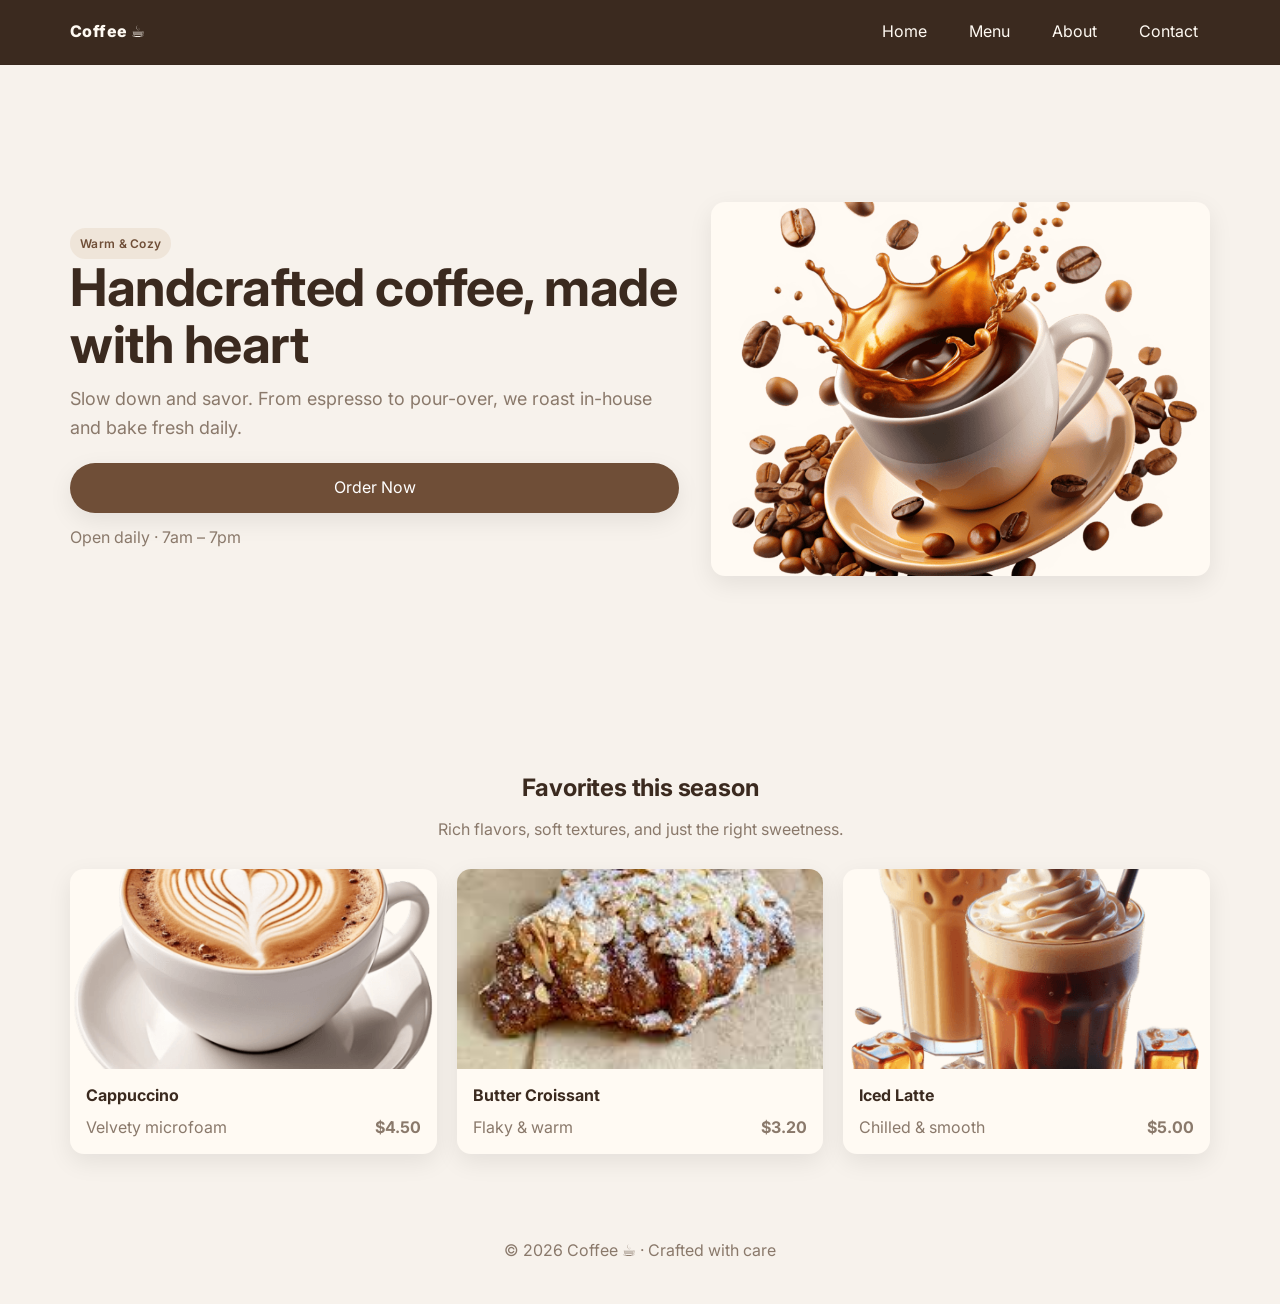
==== index.html @ a11b05d7 "Add files via upload" ====
<!DOCTYPE html>
<html lang="en">
<head>
  <meta charset="utf-8">
  <meta name="viewport" content="width=device-width, initial-scale=1" />
  <title>Roasted & Co. — Modern Coffee Shop</title>
  <meta name="description" content="Warm, modern coffee shop. Specialty coffee, pastries, and friendly vibes." />
  <link rel="preconnect" href="https://fonts.googleapis.com">
  <link rel="preconnect" href="https://fonts.gstatic.com" crossorigin>
  <link href="https://fonts.googleapis.com/css2?family=Inter:wght@400;600;800&display=swap" rel="stylesheet">
  <link rel="stylesheet" href="./assets/css/styles.css" />
</head>
<body>
  <header class="nav">
    <div class="container nav-inner">
      <a class="logo" href="./index.html">Coffee ☕</a>
      <nav>
        <button class="nav-toggle" aria-label="Toggle menu" aria-expanded="false">☰</button>
        <div class="nav-links" id="navLinks">
          <a href="./index.html">Home</a>
          <a href="./menu.html">Menu</a>
          <a href="./about.html">About</a>
          <a href="./contact.html">Contact</a>
        </div>
      </nav>
    </div>
  </header>

  <main>
    <section class="hero">
      <div class="container hero-inner">
        <div>
          <span class="pill">Warm & Cozy</span>
          <h1>Handcrafted coffee, made with heart</h1>
          <p>Slow down and savor. From espresso to pour-over, we roast in-house and bake fresh daily.</p>
          <div class="stack-3">
            <a class="btn" href="./menu.html">Order Now</a>
            <div class="stack-2">
              <span class="card-meta">Open daily · 7am – 7pm</span>
            </div>
          </div>
        </div>
        <div class="hero-card">
          <img class="hero-media" alt="Beautiful latte art on wooden table" src="assets/images/coffee-hero-section.png">
        </div>
      </div>
    </section>

    <section>
      <div class="container">
        <div class="section-header">
          <h2>Favorites this season</h2>
          <p>Rich flavors, soft textures, and just the right sweetness.</p>
        </div>
        <div class="grid grid-3">
          <article class="card">
            <img alt="Perfect cappuccino with foam art" src="assets/images/hot-beverages.png" />
            <div class="card-body">
              <div class="card-title">Cappuccino</div>
              <div class="card-meta"><span>Velvety microfoam</span><strong>$4.50</strong></div>
            </div>
          </article>
          <article class="card">
            <img alt="Fresh golden croissant on plate" src="assets/images/Almond Croissant.jpeg" />
            <div class="card-body">
              <div class="card-title">Butter Croissant</div>
              <div class="card-meta"><span>Flaky & warm</span><strong>$3.20</strong></div>
            </div>
          </article>
          <article class="card">
            <img alt="Refreshing iced latte with ice cubes" src="assets/images/cold-beverages.png" />
            <div class="card-body">
              <div class="card-title">Iced Latte</div>
              <div class="card-meta"><span>Chilled & smooth</span><strong>$5.00</strong></div>
            </div>
          </article>
        </div>
      </div>
    </section>
  </main>

  <footer class="footer">
    <div class="container">© <span id="year"></span> Coffee ☕ · Crafted with care</div>
  </footer>

  <script>
  const toggle = document.querySelector('.nav-toggle');
  const links = document.getElementById('navLinks');
  if (toggle && links) {
    toggle.addEventListener('click', () => {
      const open = links.classList.toggle('open');
      toggle.setAttribute('aria-expanded', String(open));
    });
  }
  // Active link highlight
  (function() {
    const current = location.pathname.split('/').pop() || 'index.html';
    document.querySelectorAll('#navLinks a').forEach(a => {
      const href = a.getAttribute('href');
      if (href && (href === current || (current === '' && href.endsWith('index.html')))) {
        a.classList.add('active');
      }
      a.addEventListener('click', () => {
        if (links && links.classList.contains('open')) {
          links.classList.remove('open');
          if (toggle) toggle.setAttribute('aria-expanded', 'false');
        }
      });
    });
  })();
  const y = document.getElementById('year'); if (y) y.textContent = new Date().getFullYear();
  </script>
</body>
</html>
---- assets/css/styles.css ----
/* Modern Coffee Shop Styles */
:root {
  --color-bg: #f7f2ec; /* light beige */
  --color-surface: #fffaf3; /* paper beige */
  --color-primary: #6f4e37; /* coffee brown */
  --color-primary-700: #5b3f2d;
  --color-accent: #c49a6c; /* caramel */
  --color-text: #3b2a1f; /* deep brown */
  --color-muted: #8a796b;
  --shadow-soft: 0 8px 24px rgba(0,0,0,0.08);
  --radius: 14px;
  --radius-sm: 10px;
  --max-w: 1180px;
}

* { box-sizing: border-box; }
html, body { height: 100%; }
body {
  margin: 0;
  font-family: "Inter", system-ui, -apple-system, Segoe UI, Roboto, Helvetica, Arial, "Apple Color Emoji", "Segoe UI Emoji";
  background: var(--color-bg);
  color: var(--color-text);
  line-height: 1.6;
}

img { max-width: 100%; display: block; }
a { color: inherit; text-decoration: none; }

.container { max-width: var(--max-w); margin: 0 auto; padding: 0 20px; }

/* Navigation */
.nav {
  position: sticky;
  top: 0;
  color: var(--color-surface);
  z-index: 50;
  background: var(--color-text);
  backdrop-filter: blur(8px);
  border-bottom: 1px solid rgba(0,0,0,0.04);
}
.nav-inner { display: flex; align-items: center; justify-content: space-between; height: 64px; }
.logo { font-weight: 800; letter-spacing: 0.4px; color: var(--color-surface); }
.nav-links { display: flex; gap: 18px; align-items: center; }
.nav-links a { position: relative; padding: 8px 12px; border-radius: 999px; transition: background 0.2s ease, color 0.2s ease; }
.nav-links a:hover { background: var(--color-muted); }
.nav-links a::after { content: ""; position: absolute; left: 12px; right: 12px; bottom: 6px; height: 2px; background: var(--color-accent); border-radius: 2px; transform: scaleX(0); transform-origin: left; transition: transform 0.2s ease; }
.nav-links a:hover::after { transform: scaleX(1); }
.nav-links a.active { background: rgba(111, 78, 55, 0.12); color: var(--color-primary); }
.nav-toggle { display: none; background: transparent; border: none; width: 40px; height: 40px; border-radius: 999px; }
.nav-toggle:focus { outline: 2px solid var(--color-accent); outline-offset: 2px; }

@media (max-width: 760px) {
  .nav-links { display: none; position: absolute; top: 64px; left: 0; right: 0; padding: 14px 20px 22px; background: var(--color-surface); box-shadow: var(--shadow-soft); flex-direction: column; gap: 8px; }
  .nav-links.open { display: flex; }
  .nav-toggle { display: inline-flex; align-items: center; justify-content: center; }
}

/* Buttons */
.btn {
  display: inline-flex; align-items: center; justify-content: center;
  background: var(--color-primary);
  color: #fff; padding: 12px 18px; border: none; border-radius: 999px;
  box-shadow: var(--shadow-soft);
  cursor: pointer; transition: transform 0.06s ease, background 0.2s ease;
}
.btn:hover { background: var(--color-primary-700); }
.btn:active { transform: translateY(1px); }
.btn-accent { background: var(--color-accent); color: #3b2a1f; }

/* Hero */
.hero { position: relative; display: grid; align-items: center; min-height: 72vh; }
.hero-inner { display: grid; grid-template-columns: 1.1fr 0.9fr; gap: 32px; align-items: center; }
.hero h1 { font-size: 52px; line-height: 1.1; margin: 0 0 12px; letter-spacing: -0.5px; }
.hero p { color: var(--color-muted); margin: 0 0 20px; font-size: 18px; }
.hero-card { background: var(--color-surface); border-radius: var(--radius); box-shadow: var(--shadow-soft); overflow: hidden; }
.hero-media { aspect-ratio: 4 / 3; object-fit: cover; width: 100%; height: auto; }

@media (max-width: 980px) {
  .hero-inner { grid-template-columns: 1fr; }
  .hero h1 { font-size: 40px; }
}

/* Sections */
section { padding: 56px 0; }
.section-header { text-align: center; margin-bottom: 26px; }
.section-header h2 { margin: 0 0 10px; letter-spacing: -0.2px; }
.section-header p { margin: 0; color: var(--color-muted); }

/* Grid */
.grid { display: grid; gap: 20px; }
.grid-3 { grid-template-columns: repeat(3, minmax(0, 1fr)); }
.grid-2 { grid-template-columns: repeat(2, minmax(0, 1fr)); }

@media (max-width: 980px) { .grid-3 { grid-template-columns: repeat(2, 1fr); } }
@media (max-width: 640px) { .grid-3, .grid-2 { grid-template-columns: 1fr; } }

/* Card */
.card { background: var(--color-surface); border-radius: var(--radius); overflow: hidden; box-shadow: var(--shadow-soft); display: flex; flex-direction: column; }
.card img { width: 100%; height: 200px; object-fit: cover; }
.card-body { padding: 14px 16px; display: grid; gap: 6px; }
.card-title { font-weight: 700; }
.card-meta { display: flex; align-items: center; justify-content: space-between; color: var(--color-muted); }

/* About specifics */
.about-wrap { display: grid; grid-template-columns: 1.1fr 0.9fr; gap: 28px; align-items: start; }
.about-pane { background: var(--color-surface); padding: 18px; border-radius: var(--radius); box-shadow: var(--shadow-soft); }
.values { display: grid; gap: 10px; }
.value { display: grid; grid-template-columns: 28px 1fr; gap: 12px; align-items: start; }
.value .dot { width: 14px; height: 14px; border-radius: 50%; background: var(--color-accent); margin-top: 6px; }

@media (max-width: 980px) { .about-wrap { grid-template-columns: 1fr; } }

/* Contact */
.contact-wrap { display: grid; grid-template-columns: 1fr 1fr; gap: 24px; }
.form { background: var(--color-surface); padding: 18px; border-radius: var(--radius); box-shadow: var(--shadow-soft); }
.field { display: grid; gap: 8px; margin-bottom: 14px; }
.field label { font-weight: 600; }
.field input, .field textarea { width: 100%; padding: 12px 14px; border: 1px solid rgba(0,0,0,0.08); border-radius: var(--radius-sm); background: #fff; font: inherit; }
.field input:focus, .field textarea:focus { outline: 2px solid rgba(196,154,108,0.5); border-color: rgba(196,154,108,0.8); }
.map { min-height: 280px; border: 0; width: 100%; border-radius: var(--radius); box-shadow: var(--shadow-soft); overflow: hidden; }
.hours { background: var(--color-surface); padding: 18px; border-radius: var(--radius); box-shadow: var(--shadow-soft); }

@media (max-width: 980px) { .contact-wrap { grid-template-columns: 1fr; } }

/* Footer */
.footer { padding: 28px 0 40px; color: var(--color-muted); text-align: center; }

/* Utility */
.stack-2 { display: grid; gap: 8px; }
.stack-3 { display: grid; gap: 12px; }
.stack-4 { display: grid; gap: 16px; }
.pill { display: inline-flex; padding: 6px 10px; border-radius: 999px; background: rgba(196,154,108,0.15); color: var(--color-primary); font-weight: 600; font-size: 12px; letter-spacing: 0.3px; }
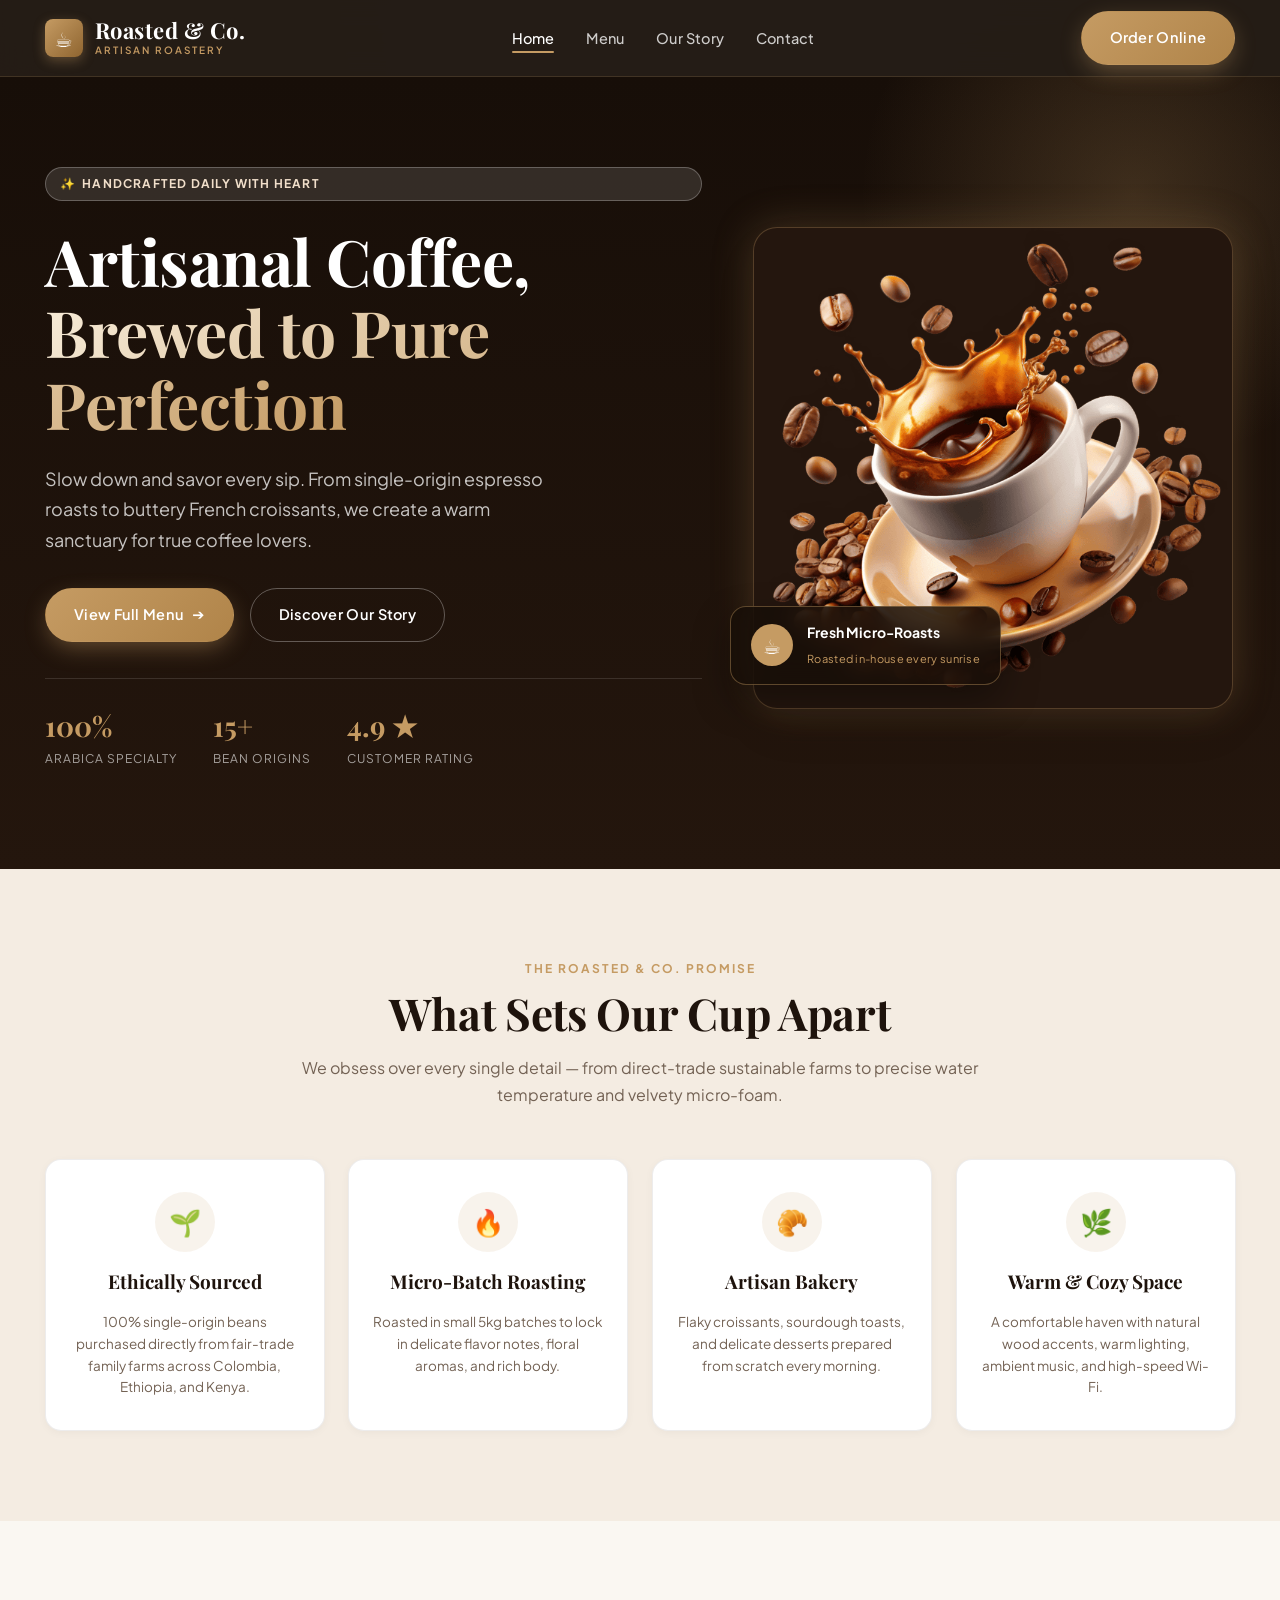
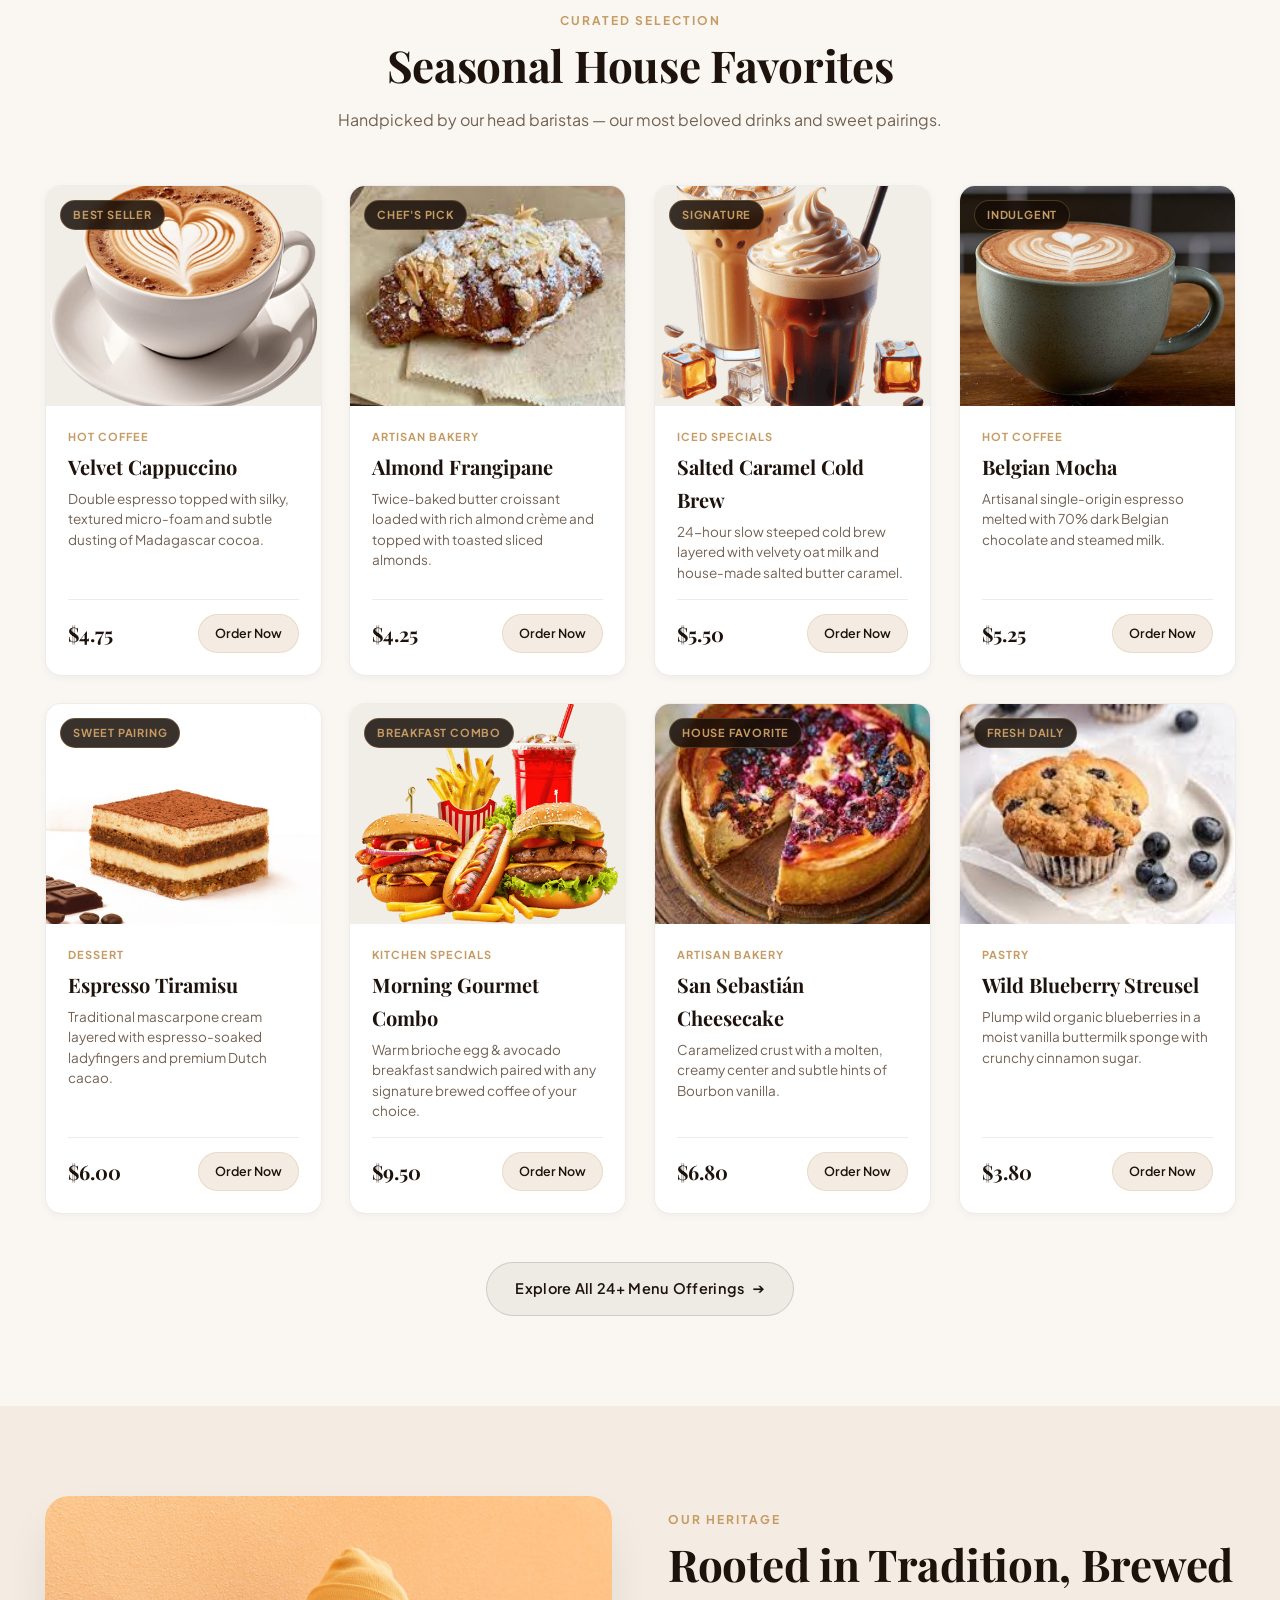
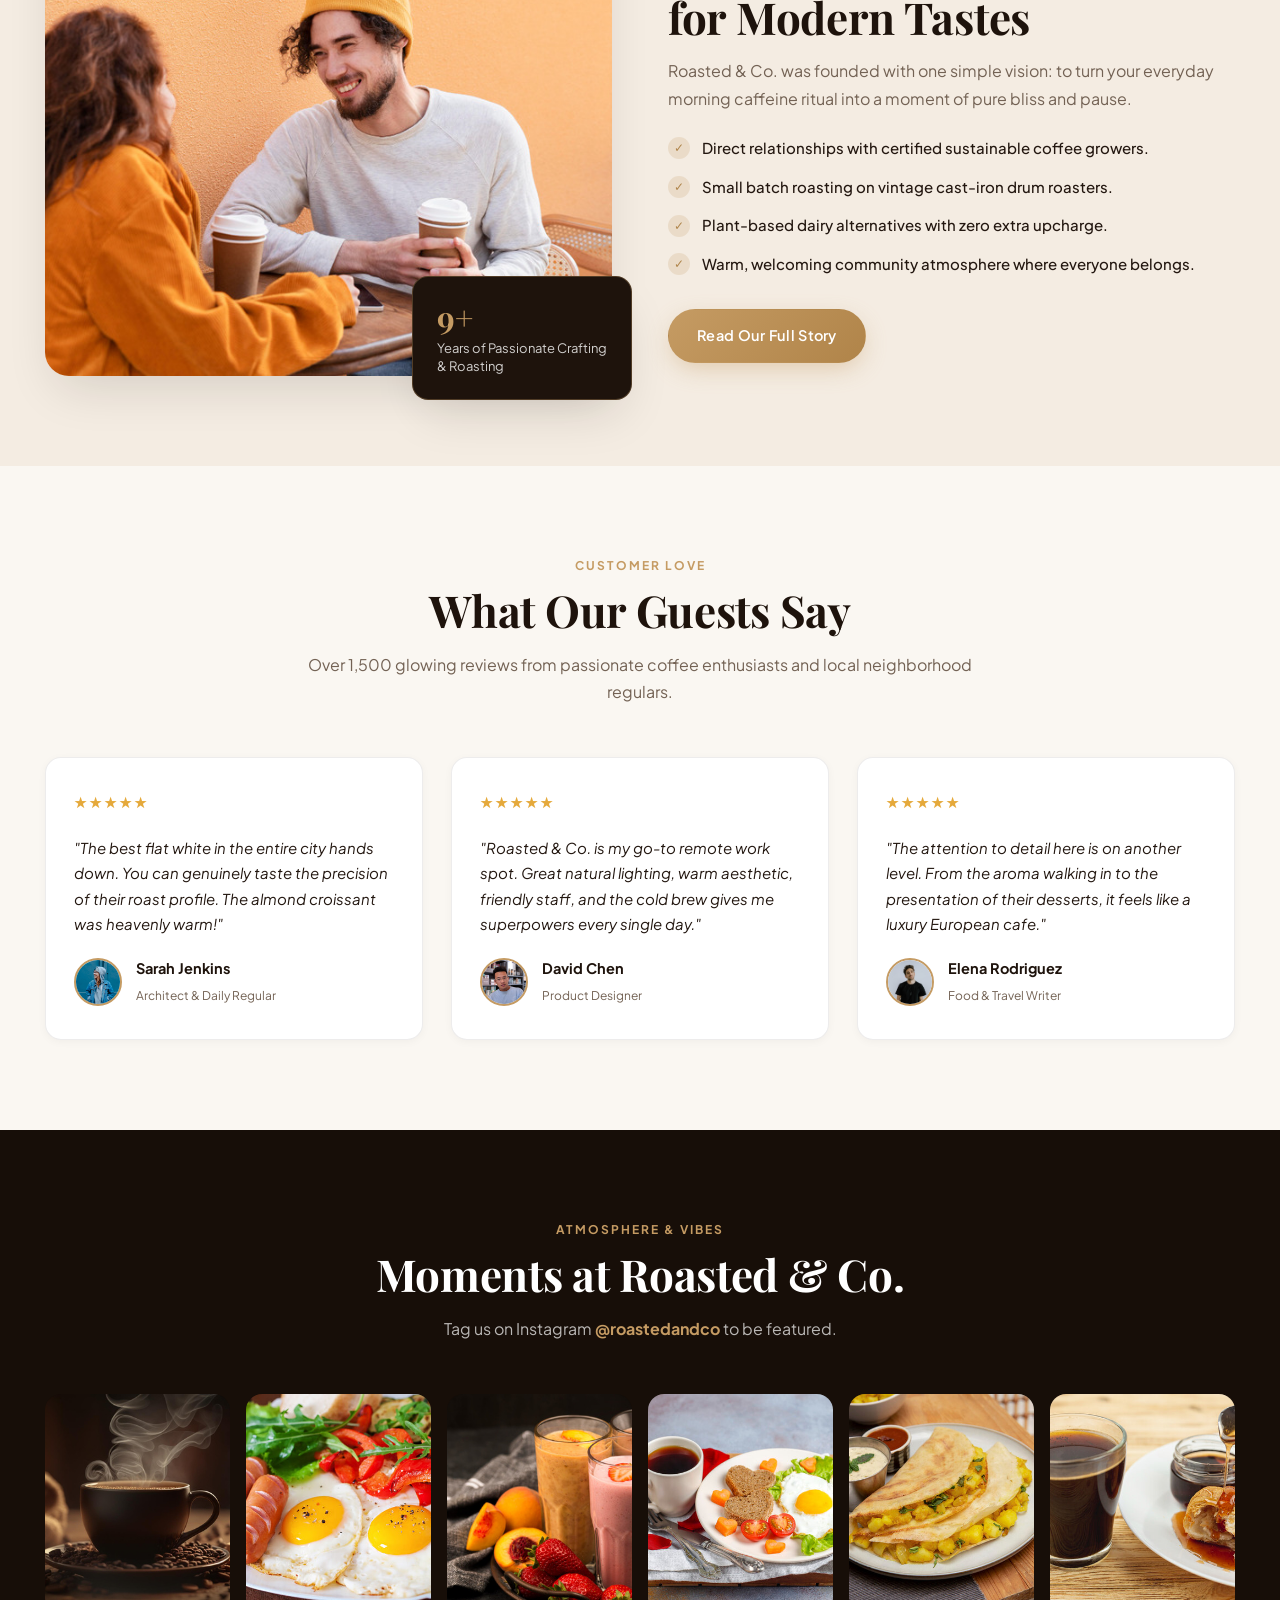
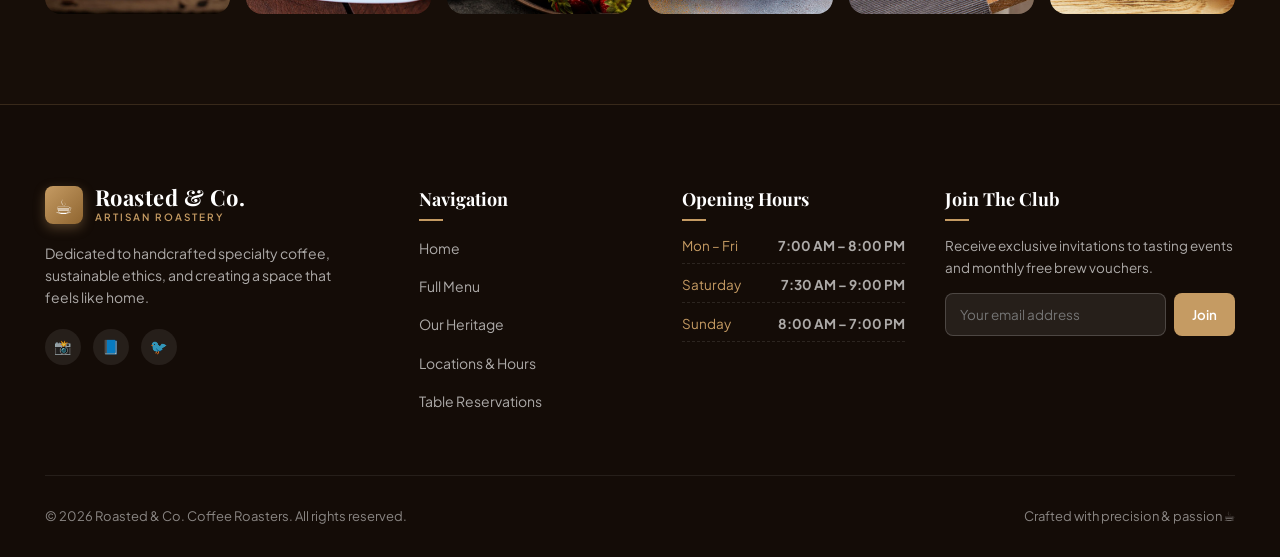
==== commit 0b63dacd: "feat: complete luxury cafe website with custom per-section UI/UX animations and responsive wide layo" ====
--- a/index.html
+++ b/index.html
@@ -3,112 +3,499 @@
 <head>
   <meta charset="utf-8">
   <meta name="viewport" content="width=device-width, initial-scale=1" />
-  <title>Roasted & Co. — Modern Coffee Shop</title>
-  <meta name="description" content="Warm, modern coffee shop. Specialty coffee, pastries, and friendly vibes." />
+  <title>Roasted & Co. — Artisanal Specialty Coffee & Bakery</title>
+  <meta name="description" content="Experience handcrafted specialty coffee, in-house roasted beans, and freshly baked artisanal pastries at Roasted & Co." />
   <link rel="preconnect" href="https://fonts.googleapis.com">
   <link rel="preconnect" href="https://fonts.gstatic.com" crossorigin>
-  <link href="https://fonts.googleapis.com/css2?family=Inter:wght@400;600;800&display=swap" rel="stylesheet">
   <link rel="stylesheet" href="./assets/css/styles.css" />
 </head>
 <body>
+
+  <!-- Navigation -->
   <header class="nav">
     <div class="container nav-inner">
-      <a class="logo" href="./index.html">Coffee ☕</a>
-      <nav>
-        <button class="nav-toggle" aria-label="Toggle menu" aria-expanded="false">☰</button>
-        <div class="nav-links" id="navLinks">
-          <a href="./index.html">Home</a>
-          <a href="./menu.html">Menu</a>
-          <a href="./about.html">About</a>
-          <a href="./contact.html">Contact</a>
-        </div>
-      </nav>
+      <a class="brand" href="./index.html">
+        <div class="brand-icon">☕</div>
+        <div class="brand-text">
+          <span class="brand-name">Roasted & Co.</span>
+          <span class="brand-tag">Artisan Roastery</span>
+        </div>
+      </a>
+
+      <ul class="nav-links" id="navLinks">
+        <li><a href="./index.html" class="active">Home</a></li>
+        <li><a href="./menu.html">Menu</a></li>
+        <li><a href="./about.html">Our Story</a></li>
+        <li><a href="./contact.html">Contact</a></li>
+      </ul>
+
+      <div class="nav-actions">
+        <a href="./menu.html" class="btn btn-primary btn-nav">Order Online</a>
+        <button class="nav-toggle" id="navToggle" aria-label="Toggle navigation" aria-expanded="false">☰</button>
+      </div>
     </div>
   </header>
 
   <main>
+    <!-- Section 1: Hero Section (Entrance Fade-Up & Scale In) -->
     <section class="hero">
-      <div class="container hero-inner">
-        <div>
-          <span class="pill">Warm & Cozy</span>
-          <h1>Handcrafted coffee, made with heart</h1>
-          <p>Slow down and savor. From espresso to pour-over, we roast in-house and bake fresh daily.</p>
-          <div class="stack-3">
-            <a class="btn" href="./menu.html">Order Now</a>
-            <div class="stack-2">
-              <span class="card-meta">Open daily · 7am – 7pm</span>
-            </div>
-          </div>
-        </div>
-        <div class="hero-card">
-          <img class="hero-media" alt="Beautiful latte art on wooden table" src="assets/images/coffee-hero-section.png">
+      <div class="container hero-grid">
+        <div class="hero-content" data-anim="hero-fade-up">
+          <div class="pill-badge light">
+            <span>✨</span> Handcrafted Daily with Heart
+          </div>
+          <h1 class="hero-title">
+            Artisanal Coffee, <span>Brewed to Pure Perfection</span>
+          </h1>
+          <p class="hero-desc">
+            Slow down and savor every sip. From single-origin espresso roasts to buttery French croissants, we create a warm sanctuary for true coffee lovers.
+          </p>
+          <div class="hero-actions">
+            <a href="./menu.html" class="btn btn-primary">
+              <span>View Full Menu</span> ➔
+            </a>
+            <a href="./about.html" class="btn btn-outline-light">
+              <span>Discover Our Story</span>
+            </a>
+          </div>
+
+          <div class="hero-stats">
+            <div class="stat-item">
+              <span class="stat-number" data-count="100" data-suffix="%">100%</span>
+              <span class="stat-label">Arabica Specialty</span>
+            </div>
+            <div class="stat-item">
+              <span class="stat-number" data-count="15" data-suffix="+">15+</span>
+              <span class="stat-label">Bean Origins</span>
+            </div>
+            <div class="stat-item">
+              <span class="stat-number" data-count="4.9" data-suffix=" ★">4.9 ★</span>
+              <span class="stat-label">Customer Rating</span>
+            </div>
+          </div>
+        </div>
+
+        <div class="hero-media-wrap" data-anim="hero-scale">
+          <div class="hero-image-card">
+            <img src="./assets/images/coffee-hero-section.png" alt="Signature roasted coffee and latte art" />
+          </div>
+          <div class="hero-floating-badge">
+            <div class="floating-icon">☕</div>
+            <div class="floating-text">
+              <strong>Fresh Micro-Roasts</strong>
+              <span>Roasted in-house every sunrise</span>
+            </div>
+          </div>
         </div>
       </div>
     </section>
 
+    <!-- Section 2: Why Us / Features (3D Tilt-Rise Animation) -->
+    <section class="features-section">
+      <div class="container">
+        <div class="section-head" data-anim="hero-fade-up">
+          <span class="section-subtitle">The Roasted & Co. Promise</span>
+          <h2 class="section-title">What Sets Our Cup Apart</h2>
+          <p class="section-desc">We obsess over every single detail — from direct-trade sustainable farms to precise water temperature and velvety micro-foam.</p>
+        </div>
+
+        <div class="features-grid">
+          <div class="feature-box" data-anim="tilt-rise" data-delay="100">
+            <div class="feature-icon-wrap">🌱</div>
+            <h3 class="feature-title">Ethically Sourced</h3>
+            <p class="feature-desc">100% single-origin beans purchased directly from fair-trade family farms across Colombia, Ethiopia, and Kenya.</p>
+          </div>
+
+          <div class="feature-box" data-anim="tilt-rise" data-delay="250">
+            <div class="feature-icon-wrap">🔥</div>
+            <h3 class="feature-title">Micro-Batch Roasting</h3>
+            <p class="feature-desc">Roasted in small 5kg batches to lock in delicate flavor notes, floral aromas, and rich body.</p>
+          </div>
+
+          <div class="feature-box" data-anim="tilt-rise" data-delay="400">
+            <div class="feature-icon-wrap">🥐</div>
+            <h3 class="feature-title">Artisan Bakery</h3>
+            <p class="feature-desc">Flaky croissants, sourdough toasts, and delicate desserts prepared from scratch every morning.</p>
+          </div>
+
+          <div class="feature-box" data-anim="tilt-rise" data-delay="550">
+            <div class="feature-icon-wrap">🌿</div>
+            <h3 class="feature-title">Warm & Cozy Space</h3>
+            <p class="feature-desc">A comfortable haven with natural wood accents, warm lighting, ambient music, and high-speed Wi-Fi.</p>
+          </div>
+        </div>
+      </div>
+    </section>
+
+    <!-- Section 3: Seasonal Favorites (Blur-to-Focus Cascade Animation) -->
     <section>
       <div class="container">
-        <div class="section-header">
-          <h2>Favorites this season</h2>
-          <p>Rich flavors, soft textures, and just the right sweetness.</p>
-        </div>
-        <div class="grid grid-3">
-          <article class="card">
-            <img alt="Perfect cappuccino with foam art" src="assets/images/hot-beverages.png" />
-            <div class="card-body">
-              <div class="card-title">Cappuccino</div>
-              <div class="card-meta"><span>Velvety microfoam</span><strong>$4.50</strong></div>
-            </div>
-          </article>
-          <article class="card">
-            <img alt="Fresh golden croissant on plate" src="assets/images/Almond Croissant.jpeg" />
-            <div class="card-body">
-              <div class="card-title">Butter Croissant</div>
-              <div class="card-meta"><span>Flaky & warm</span><strong>$3.20</strong></div>
-            </div>
-          </article>
-          <article class="card">
-            <img alt="Refreshing iced latte with ice cubes" src="assets/images/cold-beverages.png" />
-            <div class="card-body">
-              <div class="card-title">Iced Latte</div>
-              <div class="card-meta"><span>Chilled & smooth</span><strong>$5.00</strong></div>
-            </div>
-          </article>
+        <div class="section-head" data-anim="hero-fade-up">
+          <span class="section-subtitle">Curated Selection</span>
+          <h2 class="section-title">Seasonal House Favorites</h2>
+          <p class="section-desc">Handpicked by our head baristas — our most beloved drinks and sweet pairings.</p>
+        </div>
+
+        <div class="grid-cards">
+          <!-- Card 1 -->
+          <article class="product-card" data-anim="cascade-card" data-delay="100">
+            <div class="card-thumb-wrap">
+              <span class="card-tag">Best Seller</span>
+              <img src="./assets/images/hot-beverages.png" alt="Velvety Cappuccino with artistic microfoam" />
+            </div>
+            <div class="product-card-body">
+              <span class="card-category">Hot Coffee</span>
+              <h3 class="card-title">Velvet Cappuccino</h3>
+              <p class="card-desc">Double espresso topped with silky, textured micro-foam and subtle dusting of Madagascar cocoa.</p>
+              <div class="card-footer">
+                <span class="card-price">$4.75</span>
+                <a href="./menu.html" class="btn-order-sm">Order Now</a>
+              </div>
+            </div>
+          </article>
+
+          <!-- Card 2 -->
+          <article class="product-card" data-anim="cascade-card" data-delay="200">
+            <div class="card-thumb-wrap">
+              <span class="card-tag">Chef's Pick</span>
+              <img src="./assets/images/Almond Croissant.jpeg" alt="Golden Almond Croissant" />
+            </div>
+            <div class="product-card-body">
+              <span class="card-category">Artisan Bakery</span>
+              <h3 class="card-title">Almond Frangipane</h3>
+              <p class="card-desc">Twice-baked butter croissant loaded with rich almond crème and topped with toasted sliced almonds.</p>
+              <div class="card-footer">
+                <span class="card-price">$4.25</span>
+                <a href="./menu.html" class="btn-order-sm">Order Now</a>
+              </div>
+            </div>
+          </article>
+
+          <!-- Card 3 -->
+          <article class="product-card" data-anim="cascade-card" data-delay="300">
+            <div class="card-thumb-wrap">
+              <span class="card-tag">Signature</span>
+              <img src="./assets/images/cold-beverages.png" alt="Cold Caramel Macchiato" />
+            </div>
+            <div class="product-card-body">
+              <span class="card-category">Iced Specials</span>
+              <h3 class="card-title">Salted Caramel Cold Brew</h3>
+              <p class="card-desc">24-hour slow steeped cold brew layered with velvety oat milk and house-made salted butter caramel.</p>
+              <div class="card-footer">
+                <span class="card-price">$5.50</span>
+                <a href="./menu.html" class="btn-order-sm">Order Now</a>
+              </div>
+            </div>
+          </article>
+
+          <!-- Card 4 -->
+          <article class="product-card" data-anim="cascade-card" data-delay="400">
+            <div class="card-thumb-wrap">
+              <span class="card-tag">Indulgent</span>
+              <img src="./assets/images/Mocha.jpg" alt="Rich Dark Chocolate Mocha" />
+            </div>
+            <div class="product-card-body">
+              <span class="card-category">Hot Coffee</span>
+              <h3 class="card-title">Belgian Mocha</h3>
+              <p class="card-desc">Artisanal single-origin espresso melted with 70% dark Belgian chocolate and steamed milk.</p>
+              <div class="card-footer">
+                <span class="card-price">$5.25</span>
+                <a href="./menu.html" class="btn-order-sm">Order Now</a>
+              </div>
+            </div>
+          </article>
+
+          <!-- Card 5 -->
+          <article class="product-card" data-anim="cascade-card" data-delay="150">
+            <div class="card-thumb-wrap">
+              <span class="card-tag">Sweet Pairing</span>
+              <img src="./assets/images/Tiramisu.jpg" alt="Classic Italian Tiramisu" />
+            </div>
+            <div class="product-card-body">
+              <span class="card-category">Dessert</span>
+              <h3 class="card-title">Espresso Tiramisu</h3>
+              <p class="card-desc">Traditional mascarpone cream layered with espresso-soaked ladyfingers and premium Dutch cacao.</p>
+              <div class="card-footer">
+                <span class="card-price">$6.00</span>
+                <a href="./menu.html" class="btn-order-sm">Order Now</a>
+              </div>
+            </div>
+          </article>
+
+          <!-- Card 6 -->
+          <article class="product-card" data-anim="cascade-card" data-delay="250">
+            <div class="card-thumb-wrap">
+              <span class="card-tag">Breakfast Combo</span>
+              <img src="./assets/images/special-combo.png" alt="Breakfast Sandwich Combo" />
+            </div>
+            <div class="product-card-body">
+              <span class="card-category">Kitchen Specials</span>
+              <h3 class="card-title">Morning Gourmet Combo</h3>
+              <p class="card-desc">Warm brioche egg & avocado breakfast sandwich paired with any signature brewed coffee of your choice.</p>
+              <div class="card-footer">
+                <span class="card-price">$9.50</span>
+                <a href="./menu.html" class="btn-order-sm">Order Now</a>
+              </div>
+            </div>
+          </article>
+
+          <!-- Card 7 -->
+          <article class="product-card" data-anim="cascade-card" data-delay="350">
+            <div class="card-thumb-wrap">
+              <span class="card-tag">House Favorite</span>
+              <img src="./assets/images/Baked Cheesecake.jpeg" alt="San Sebastián Burnt Cheesecake" />
+            </div>
+            <div class="product-card-body">
+              <span class="card-category">Artisan Bakery</span>
+              <h3 class="card-title">San Sebastián Cheesecake</h3>
+              <p class="card-desc">Caramelized crust with a molten, creamy center and subtle hints of Bourbon vanilla.</p>
+              <div class="card-footer">
+                <span class="card-price">$6.80</span>
+                <a href="./menu.html" class="btn-order-sm">Order Now</a>
+              </div>
+            </div>
+          </article>
+
+          <!-- Card 8 -->
+          <article class="product-card" data-anim="cascade-card" data-delay="450">
+            <div class="card-thumb-wrap">
+              <span class="card-tag">Fresh Daily</span>
+              <img src="./assets/images/Blueberry Muffin.jpeg" alt="Wild Blueberry Streusel" />
+            </div>
+            <div class="product-card-body">
+              <span class="card-category">Pastry</span>
+              <h3 class="card-title">Wild Blueberry Streusel</h3>
+              <p class="card-desc">Plump wild organic blueberries in a moist vanilla buttermilk sponge with crunchy cinnamon sugar.</p>
+              <div class="card-footer">
+                <span class="card-price">$3.80</span>
+                <a href="./menu.html" class="btn-order-sm">Order Now</a>
+              </div>
+            </div>
+          </article>
+        </div>
+
+        <div style="text-align: center; margin-top: 48px;" data-anim="hero-fade-up">
+          <a href="./menu.html" class="btn btn-secondary">
+            <span>Explore All 24+ Menu Offerings</span> ➔
+          </a>
+        </div>
+      </div>
+    </section>
+
+    <!-- Section 4: Heritage Split (Bi-Directional Cinematic Slide) -->
+    <section style="background: var(--color-surface-soft);">
+      <div class="container">
+        <div class="about-split">
+          <div class="about-img-box" data-anim="slide-right">
+            <img class="about-img-main" src="./assets/images/about-image.jpg" alt="Barista pouring artisanal coffee" />
+            <div class="about-stat-card">
+              <strong data-count="10" data-suffix="+">10+</strong>
+              <span>Years of Passionate Crafting & Roasting</span>
+            </div>
+          </div>
+
+          <div data-anim="slide-left">
+            <span class="section-subtitle">Our Heritage</span>
+            <h2 class="section-title">Rooted in Tradition, Brewed for Modern Tastes</h2>
+            <p class="section-desc">
+              Roasted & Co. was founded with one simple vision: to turn your everyday morning caffeine ritual into a moment of pure bliss and pause.
+            </p>
+
+            <ul class="checklist">
+              <li>
+                <span class="checklist-icon">✓</span>
+                <span>Direct relationships with certified sustainable coffee growers.</span>
+              </li>
+              <li>
+                <span class="checklist-icon">✓</span>
+                <span>Small batch roasting on vintage cast-iron drum roasters.</span>
+              </li>
+              <li>
+                <span class="checklist-icon">✓</span>
+                <span>Plant-based dairy alternatives with zero extra upcharge.</span>
+              </li>
+              <li>
+                <span class="checklist-icon">✓</span>
+                <span>Warm, welcoming community atmosphere where everyone belongs.</span>
+              </li>
+            </ul>
+
+            <div style="margin-top: 32px;">
+              <a href="./about.html" class="btn btn-primary">Read Our Full Story</a>
+            </div>
+          </div>
+        </div>
+      </div>
+    </section>
+
+    <!-- Section 5: Testimonials (Elastic Spring Pop & Sparkle) -->
+    <section class="testimonials-section">
+      <div class="container">
+        <div class="section-head" data-anim="hero-fade-up">
+          <span class="section-subtitle">Customer Love</span>
+          <h2 class="section-title">What Our Guests Say</h2>
+          <p class="section-desc">Over 1,500 glowing reviews from passionate coffee enthusiasts and local neighborhood regulars.</p>
+        </div>
+
+        <div class="testimonials-grid">
+          <div class="testimonial-card" data-anim="elastic-pop" data-delay="100">
+            <div class="stars">★★★★★</div>
+            <p class="testimonial-text">
+              "The best flat white in the entire city hands down. You can genuinely taste the precision of their roast profile. The almond croissant was heavenly warm!"
+            </p>
+            <div class="testimonial-author">
+              <img class="author-avatar" src="./assets/images/user-1.jpg" alt="Sarah Jenkins" />
+              <div class="author-info">
+                <strong>Sarah Jenkins</strong>
+                <span>Architect & Daily Regular</span>
+              </div>
+            </div>
+          </div>
+
+          <div class="testimonial-card" data-anim="elastic-pop" data-delay="250">
+            <div class="stars">★★★★★</div>
+            <p class="testimonial-text">
+              "Roasted & Co. is my go-to remote work spot. Great natural lighting, warm aesthetic, friendly staff, and the cold brew gives me superpowers every single day."
+            </p>
+            <div class="testimonial-author">
+              <img class="author-avatar" src="./assets/images/user-2.jpg" alt="David Chen" />
+              <div class="author-info">
+                <strong>David Chen</strong>
+                <span>Product Designer</span>
+              </div>
+            </div>
+          </div>
+
+          <div class="testimonial-card" data-anim="elastic-pop" data-delay="400">
+            <div class="stars">★★★★★</div>
+            <p class="testimonial-text">
+              "The attention to detail here is on another level. From the aroma walking in to the presentation of their desserts, it feels like a luxury European cafe."
+            </p>
+            <div class="testimonial-author">
+              <img class="author-avatar" src="./assets/images/user-3.jpg" alt="Elena Rodriguez" />
+              <div class="author-info">
+                <strong>Elena Rodriguez</strong>
+                <span>Food & Travel Writer</span>
+              </div>
+            </div>
+          </div>
+        </div>
+      </div>
+    </section>
+
+    <!-- Section 6: Instagram / Gallery (Shutter Curtain Zoom Animation) -->
+    <section class="gallery-section">
+      <div class="container">
+        <div class="section-head" style="color: #fff;" data-anim="hero-fade-up">
+          <span class="section-subtitle">Atmosphere & Vibes</span>
+          <h2 class="section-title" style="color: #fff;">Moments at Roasted & Co.</h2>
+          <p class="section-desc" style="color: rgba(255,255,255,0.7);">Tag us on Instagram <strong style="color:var(--color-accent)">@roastedandco</strong> to be featured.</p>
+        </div>
+
+        <div class="gallery-grid">
+          <div class="gallery-item" data-anim="shutter-zoom" data-delay="100">
+            <img src="./assets/images/gallery-1.jpg" alt="Cafe community seating" />
+            <div class="gallery-overlay">📷</div>
+          </div>
+          <div class="gallery-item" data-anim="shutter-zoom" data-delay="200">
+            <img src="./assets/images/gallery-2.jpg" alt="Pour over brewing process" />
+            <div class="gallery-overlay">📷</div>
+          </div>
+          <div class="gallery-item" data-anim="shutter-zoom" data-delay="300">
+            <img src="./assets/images/gallery-3.jpg" alt="Freshly baked artisan croissants" />
+            <div class="gallery-overlay">📷</div>
+          </div>
+          <div class="gallery-item" data-anim="shutter-zoom" data-delay="400">
+            <img src="./assets/images/gallery-4.jpg" alt="Espresso extraction" />
+            <div class="gallery-overlay">📷</div>
+          </div>
+          <div class="gallery-item" data-anim="shutter-zoom" data-delay="500">
+            <img src="./assets/images/gallery-5.jpg" alt="Cozy reading corner" />
+            <div class="gallery-overlay">📷</div>
+          </div>
+          <div class="gallery-item" data-anim="shutter-zoom" data-delay="600">
+            <img src="./assets/images/gallery-6.jpg" alt="Latte art preparation" />
+            <div class="gallery-overlay">📷</div>
+          </div>
         </div>
       </div>
     </section>
   </main>
 
-  <footer class="footer">
-    <div class="container">© <span id="year"></span> Coffee ☕ · Crafted with care</div>
+  <!-- Footer (Envelope Unfold Animation) -->
+  <footer class="footer" data-anim="envelope-up">
+    <div class="container">
+      <div class="footer-top">
+        <div class="footer-brand">
+          <a class="brand" href="./index.html">
+            <div class="brand-icon">☕</div>
+            <div class="brand-text">
+              <span class="brand-name">Roasted & Co.</span>
+              <span class="brand-tag">Artisan Roastery</span>
+            </div>
+          </a>
+          <p>
+            Dedicated to handcrafted specialty coffee, sustainable ethics, and creating a space that feels like home.
+          </p>
+          <div class="social-links">
+            <a href="#" class="social-btn" aria-label="Instagram">📸</a>
+            <a href="#" class="social-btn" aria-label="Facebook">📘</a>
+            <a href="#" class="social-btn" aria-label="Twitter">🐦</a>
+          </div>
+        </div>
+
+        <div>
+          <h4 class="footer-title">Navigation</h4>
+          <ul class="footer-links">
+            <li><a href="./index.html">Home</a></li>
+            <li><a href="./menu.html">Full Menu</a></li>
+            <li><a href="./about.html">Our Heritage</a></li>
+            <li><a href="./contact.html">Locations & Hours</a></li>
+            <li><a href="./contact.html">Table Reservations</a></li>
+          </ul>
+        </div>
+
+        <div>
+          <h4 class="footer-title">Opening Hours</h4>
+          <ul class="footer-hours-list">
+            <li><span>Mon – Fri</span> <strong>7:00 AM – 8:00 PM</strong></li>
+            <li><span>Saturday</span> <strong>7:30 AM – 9:00 PM</strong></li>
+            <li><span>Sunday</span> <strong>8:00 AM – 7:00 PM</strong></li>
+          </ul>
+        </div>
+
+        <div class="newsletter-box">
+          <h4 class="footer-title">Join The Club</h4>
+          <p>Receive exclusive invitations to tasting events and monthly free brew vouchers.</p>
+          <form class="newsletter-form" onsubmit="event.preventDefault(); alert('Welcome to Roasted & Co. Club!');">
+            <input type="email" class="newsletter-input" placeholder="Your email address" required />
+            <button type="submit" class="newsletter-btn">Join</button>
+          </form>
+        </div>
+      </div>
+
+      <div class="footer-bottom">
+        <div>© <span id="year"></span> Roasted & Co. Coffee Roasters. All rights reserved.</div>
+        <div>Crafted with precision & passion ☕</div>
+      </div>
+    </div>
   </footer>
 
+  <script src="./assets/js/animations.js"></script>
   <script>
-  const toggle = document.querySelector('.nav-toggle');
-  const links = document.getElementById('navLinks');
-  if (toggle && links) {
-    toggle.addEventListener('click', () => {
-      const open = links.classList.toggle('open');
-      toggle.setAttribute('aria-expanded', String(open));
-    });
-  }
-  // Active link highlight
-  (function() {
-    const current = location.pathname.split('/').pop() || 'index.html';
-    document.querySelectorAll('#navLinks a').forEach(a => {
-      const href = a.getAttribute('href');
-      if (href && (href === current || (current === '' && href.endsWith('index.html')))) {
-        a.classList.add('active');
-      }
-      a.addEventListener('click', () => {
-        if (links && links.classList.contains('open')) {
-          links.classList.remove('open');
-          if (toggle) toggle.setAttribute('aria-expanded', 'false');
-        }
+    // Responsive Navbar Toggle
+    const navToggle = document.getElementById('navToggle');
+    const navLinks = document.getElementById('navLinks');
+    if (navToggle && navLinks) {
+      navToggle.addEventListener('click', () => {
+        const isOpen = navLinks.classList.toggle('open');
+        navToggle.setAttribute('aria-expanded', String(isOpen));
       });
-    });
-  })();
-  const y = document.getElementById('year'); if (y) y.textContent = new Date().getFullYear();
+    }
+
+    // Dynamic Year
+    const yearEl = document.getElementById('year');
+    if (yearEl) yearEl.textContent = new Date().getFullYear();
   </script>
 </body>
 </html>
--- a/assets/css/styles.css
+++ b/assets/css/styles.css
@@ -1,132 +1,1598 @@
-/* Modern Coffee Shop Styles */
-:root {
-  --color-bg: #f7f2ec; /* light beige */
-  --color-surface: #fffaf3; /* paper beige */
-  --color-primary: #6f4e37; /* coffee brown */
-  --color-primary-700: #5b3f2d;
-  --color-accent: #c49a6c; /* caramel */
-  --color-text: #3b2a1f; /* deep brown */
-  --color-muted: #8a796b;
-  --shadow-soft: 0 8px 24px rgba(0,0,0,0.08);
-  --radius: 14px;
-  --radius-sm: 10px;
-  --max-w: 1180px;
-}
-
-* { box-sizing: border-box; }
-html, body { height: 100%; }
-body {
-  margin: 0;
-  font-family: "Inter", system-ui, -apple-system, Segoe UI, Roboto, Helvetica, Arial, "Apple Color Emoji", "Segoe UI Emoji";
-  background: var(--color-bg);
-  color: var(--color-text);
-  line-height: 1.6;
-}
-
-img { max-width: 100%; display: block; }
-a { color: inherit; text-decoration: none; }
-
-.container { max-width: var(--max-w); margin: 0 auto; padding: 0 20px; }
-
-/* Navigation */
-.nav {
-  position: sticky;
-  top: 0;
-  color: var(--color-surface);
-  z-index: 50;
-  background: var(--color-text);
-  backdrop-filter: blur(8px);
-  border-bottom: 1px solid rgba(0,0,0,0.04);
-}
-.nav-inner { display: flex; align-items: center; justify-content: space-between; height: 64px; }
-.logo { font-weight: 800; letter-spacing: 0.4px; color: var(--color-surface); }
-.nav-links { display: flex; gap: 18px; align-items: center; }
-.nav-links a { position: relative; padding: 8px 12px; border-radius: 999px; transition: background 0.2s ease, color 0.2s ease; }
-.nav-links a:hover { background: var(--color-muted); }
-.nav-links a::after { content: ""; position: absolute; left: 12px; right: 12px; bottom: 6px; height: 2px; background: var(--color-accent); border-radius: 2px; transform: scaleX(0); transform-origin: left; transition: transform 0.2s ease; }
-.nav-links a:hover::after { transform: scaleX(1); }
-.nav-links a.active { background: rgba(111, 78, 55, 0.12); color: var(--color-primary); }
-.nav-toggle { display: none; background: transparent; border: none; width: 40px; height: 40px; border-radius: 999px; }
-.nav-toggle:focus { outline: 2px solid var(--color-accent); outline-offset: 2px; }
-
-@media (max-width: 760px) {
-  .nav-links { display: none; position: absolute; top: 64px; left: 0; right: 0; padding: 14px 20px 22px; background: var(--color-surface); box-shadow: var(--shadow-soft); flex-direction: column; gap: 8px; }
-  .nav-links.open { display: flex; }
-  .nav-toggle { display: inline-flex; align-items: center; justify-content: center; }
-}
-
-/* Buttons */
-.btn {
-  display: inline-flex; align-items: center; justify-content: center;
-  background: var(--color-primary);
-  color: #fff; padding: 12px 18px; border: none; border-radius: 999px;
-  box-shadow: var(--shadow-soft);
-  cursor: pointer; transition: transform 0.06s ease, background 0.2s ease;
-}
-.btn:hover { background: var(--color-primary-700); }
-.btn:active { transform: translateY(1px); }
-.btn-accent { background: var(--color-accent); color: #3b2a1f; }
-
-/* Hero */
-.hero { position: relative; display: grid; align-items: center; min-height: 72vh; }
-.hero-inner { display: grid; grid-template-columns: 1.1fr 0.9fr; gap: 32px; align-items: center; }
-.hero h1 { font-size: 52px; line-height: 1.1; margin: 0 0 12px; letter-spacing: -0.5px; }
-.hero p { color: var(--color-muted); margin: 0 0 20px; font-size: 18px; }
-.hero-card { background: var(--color-surface); border-radius: var(--radius); box-shadow: var(--shadow-soft); overflow: hidden; }
-.hero-media { aspect-ratio: 4 / 3; object-fit: cover; width: 100%; height: auto; }
-
-@media (max-width: 980px) {
-  .hero-inner { grid-template-columns: 1fr; }
-  .hero h1 { font-size: 40px; }
-}
-
-/* Sections */
-section { padding: 56px 0; }
-.section-header { text-align: center; margin-bottom: 26px; }
-.section-header h2 { margin: 0 0 10px; letter-spacing: -0.2px; }
-.section-header p { margin: 0; color: var(--color-muted); }
-
-/* Grid */
-.grid { display: grid; gap: 20px; }
-.grid-3 { grid-template-columns: repeat(3, minmax(0, 1fr)); }
-.grid-2 { grid-template-columns: repeat(2, minmax(0, 1fr)); }
-
-@media (max-width: 980px) { .grid-3 { grid-template-columns: repeat(2, 1fr); } }
-@media (max-width: 640px) { .grid-3, .grid-2 { grid-template-columns: 1fr; } }
-
-/* Card */
-.card { background: var(--color-surface); border-radius: var(--radius); overflow: hidden; box-shadow: var(--shadow-soft); display: flex; flex-direction: column; }
-.card img { width: 100%; height: 200px; object-fit: cover; }
-.card-body { padding: 14px 16px; display: grid; gap: 6px; }
-.card-title { font-weight: 700; }
-.card-meta { display: flex; align-items: center; justify-content: space-between; color: var(--color-muted); }
-
-/* About specifics */
-.about-wrap { display: grid; grid-template-columns: 1.1fr 0.9fr; gap: 28px; align-items: start; }
-.about-pane { background: var(--color-surface); padding: 18px; border-radius: var(--radius); box-shadow: var(--shadow-soft); }
-.values { display: grid; gap: 10px; }
-.value { display: grid; grid-template-columns: 28px 1fr; gap: 12px; align-items: start; }
-.value .dot { width: 14px; height: 14px; border-radius: 50%; background: var(--color-accent); margin-top: 6px; }
-
-@media (max-width: 980px) { .about-wrap { grid-template-columns: 1fr; } }
-
-/* Contact */
-.contact-wrap { display: grid; grid-template-columns: 1fr 1fr; gap: 24px; }
-.form { background: var(--color-surface); padding: 18px; border-radius: var(--radius); box-shadow: var(--shadow-soft); }
-.field { display: grid; gap: 8px; margin-bottom: 14px; }
-.field label { font-weight: 600; }
-.field input, .field textarea { width: 100%; padding: 12px 14px; border: 1px solid rgba(0,0,0,0.08); border-radius: var(--radius-sm); background: #fff; font: inherit; }
-.field input:focus, .field textarea:focus { outline: 2px solid rgba(196,154,108,0.5); border-color: rgba(196,154,108,0.8); }
-.map { min-height: 280px; border: 0; width: 100%; border-radius: var(--radius); box-shadow: var(--shadow-soft); overflow: hidden; }
-.hours { background: var(--color-surface); padding: 18px; border-radius: var(--radius); box-shadow: var(--shadow-soft); }
-
-@media (max-width: 980px) { .contact-wrap { grid-template-columns: 1fr; } }
-
-/* Footer */
-.footer { padding: 28px 0 40px; color: var(--color-muted); text-align: center; }
-
-/* Utility */
-.stack-2 { display: grid; gap: 8px; }
-.stack-3 { display: grid; gap: 12px; }
-.stack-4 { display: grid; gap: 16px; }
-.pill { display: inline-flex; padding: 6px 10px; border-radius: 999px; background: rgba(196,154,108,0.15); color: var(--color-primary); font-weight: 600; font-size: 12px; letter-spacing: 0.3px; }
+/* ========================================================
+   ROASTED & CO. — LUXURY ARTISAN CAFE STYLES
+   ======================================================== */
+
+@import url('https://fonts.googleapis.com/css2?family=Playfair+Display:ital,wght@0,500;0,600;0,700;1,400&family=Plus+Jakarta+Sans:wght@300;400;500;600;700&display=swap');
+
+:root {
+  /* Color Palette */
+  --color-primary: #1e130c;       /* Deep Espresso */
+  --color-primary-light: #2c1d14; /* Roasted Bean */
+  --color-accent: #c59b63;        /* Warm Gold / Caramel */
+  --color-accent-hover: #b0854c;  /* Darker Gold */
+  --color-accent-light: #f4ece1;  /* Soft Cream Accent */
+  
+  --color-bg: #faf7f2;            /* Creamy Paper Background */
+  --color-surface: #ffffff;       /* Pure White Card */
+  --color-surface-soft: #f4ece2;  /* Warm Sand Surface */
+  --color-surface-dark: #170e08;  /* Luxury Dark Background */
+  
+  --color-text: #231710;          /* High-contrast Warm Text */
+  --color-text-muted: #736254;    /* Subtle Secondary Text */
+  --color-text-light: #fbf7f2;    /* Inverted Text */
+  
+  --color-border: rgba(197, 155, 99, 0.22);
+  --color-border-subtle: rgba(35, 23, 16, 0.08);
+
+  /* Typography */
+  --font-serif: 'Playfair Display', Georgia, serif;
+  --font-sans: 'Plus Jakarta Sans', system-ui, -apple-system, BlinkMacSystemFont, 'Segoe UI', Roboto, sans-serif;
+
+  /* Shadows & Elevations */
+  --shadow-sm: 0 2px 8px rgba(30, 19, 12, 0.04);
+  --shadow-md: 0 10px 30px -8px rgba(30, 19, 12, 0.08);
+  --shadow-lg: 0 22px 50px -12px rgba(30, 19, 12, 0.14);
+  --shadow-glow: 0 0 40px rgba(197, 155, 99, 0.25);
+
+  /* Borders & Spacing */
+  --radius-sm: 8px;
+  --radius-md: 16px;
+  --radius-lg: 24px;
+  --radius-full: 9999px;
+  --max-w: 1440px;
+  --transition: all 0.3s cubic-bezier(0.16, 1, 0.3, 1);
+}
+
+/* Base Reset */
+*, *::before, *::after {
+  box-sizing: border-box;
+  margin: 0;
+  padding: 0;
+}
+
+html {
+  scroll-behavior: smooth;
+  font-size: 16px;
+}
+
+body {
+  font-family: var(--font-sans);
+  background-color: var(--color-bg);
+  background-image: 
+    radial-gradient(circle at 0% 12%, rgba(197, 155, 99, 0.09) 0%, transparent 32%),
+    radial-gradient(circle at 100% 35%, rgba(197, 155, 99, 0.09) 0%, transparent 36%),
+    radial-gradient(circle at 5% 70%, rgba(197, 155, 99, 0.07) 0%, transparent 30%),
+    radial-gradient(circle at 95% 85%, rgba(197, 155, 99, 0.08) 0%, transparent 35%);
+  background-attachment: fixed;
+  color: var(--color-text);
+  line-height: 1.65;
+  -webkit-font-smoothing: antialiased;
+  -moz-osx-font-smoothing: grayscale;
+  overflow-x: hidden;
+}
+
+img {
+  max-width: 100%;
+  height: auto;
+  display: block;
+}
+
+a {
+  color: inherit;
+  text-decoration: none;
+  transition: var(--transition);
+}
+
+button, input, textarea, select {
+  font-family: inherit;
+}
+
+.container {
+  width: 100%;
+  max-width: var(--max-w);
+  margin-left: auto;
+  margin-right: auto;
+  padding-left: clamp(20px, 3.5vw, 48px);
+  padding-right: clamp(20px, 3.5vw, 48px);
+}
+
+/* ========================================================
+   NAVIGATION
+   ======================================================== */
+.nav {
+  position: sticky;
+  top: 0;
+  z-index: 100;
+  background: rgba(23, 14, 8, 0.94);
+  backdrop-filter: blur(14px);
+  -webkit-backdrop-filter: blur(14px);
+  border-bottom: 1px solid rgba(197, 155, 99, 0.18);
+  transition: var(--transition);
+}
+
+.nav-inner {
+  display: flex;
+  align-items: center;
+  justify-content: space-between;
+  height: 76px;
+}
+
+.brand {
+  display: flex;
+  align-items: center;
+  gap: 12px;
+}
+
+.brand-icon {
+  width: 38px;
+  height: 38px;
+  border-radius: var(--radius-sm);
+  background: linear-gradient(135deg, var(--color-accent), #8f6530);
+  display: flex;
+  align-items: center;
+  justify-content: center;
+  color: #fff;
+  font-size: 20px;
+  box-shadow: 0 4px 12px rgba(197, 155, 99, 0.35);
+}
+
+.brand-text {
+  display: flex;
+  flex-direction: column;
+}
+
+.brand-name {
+  font-family: var(--font-serif);
+  font-size: 22px;
+  font-weight: 700;
+  color: #fff;
+  letter-spacing: 0.5px;
+  line-height: 1.1;
+}
+
+.brand-tag {
+  font-size: 10px;
+  text-transform: uppercase;
+  letter-spacing: 2px;
+  color: var(--color-accent);
+  font-weight: 600;
+}
+
+.nav-links {
+  display: flex;
+  align-items: center;
+  gap: 32px;
+  list-style: none;
+}
+
+.nav-links a {
+  position: relative;
+  font-size: 14.5px;
+  font-weight: 500;
+  color: rgba(255, 255, 255, 0.78);
+  padding: 6px 0;
+  letter-spacing: 0.2px;
+}
+
+.nav-links a::after {
+  content: '';
+  position: absolute;
+  bottom: 0;
+  left: 0;
+  width: 0%;
+  height: 2px;
+  background: var(--color-accent);
+  border-radius: 2px;
+  transition: width 0.25s ease;
+}
+
+.nav-links a:hover,
+.nav-links a.active {
+  color: #fff;
+}
+
+.nav-links a:hover::after,
+.nav-links a.active::after {
+  width: 100%;
+}
+
+.nav-actions {
+  display: flex;
+  align-items: center;
+  gap: 16px;
+}
+
+.btn-nav {
+  padding: 10px 22px;
+  font-size: 13.5px;
+  font-weight: 600;
+  letter-spacing: 0.3px;
+  border-radius: var(--radius-full);
+}
+
+.nav-toggle {
+  display: none;
+  background: transparent;
+  border: 1px solid rgba(255, 255, 255, 0.15);
+  color: #fff;
+  width: 42px;
+  height: 42px;
+  border-radius: var(--radius-sm);
+  cursor: pointer;
+  font-size: 20px;
+}
+
+/* ========================================================
+   BUTTONS & BADGES
+   ======================================================== */
+.btn {
+  display: inline-flex;
+  align-items: center;
+  justify-content: center;
+  gap: 8px;
+  padding: 14px 28px;
+  font-size: 14.5px;
+  font-weight: 600;
+  letter-spacing: 0.3px;
+  border-radius: var(--radius-full);
+  cursor: pointer;
+  border: 1px solid transparent;
+  transition: var(--transition);
+  text-decoration: none;
+}
+
+.btn-primary {
+  background: linear-gradient(135deg, var(--color-accent) 0%, #b08449 100%);
+  color: #fff;
+  box-shadow: 0 8px 24px -4px rgba(197, 155, 99, 0.45);
+}
+
+.btn-primary:hover {
+  transform: translateY(-2px);
+  box-shadow: 0 12px 28px -4px rgba(197, 155, 99, 0.6);
+  filter: brightness(1.05);
+}
+
+.btn-secondary {
+  background: rgba(30, 19, 12, 0.05);
+  color: var(--color-primary);
+  border: 1px solid rgba(30, 19, 12, 0.15);
+}
+
+.btn-secondary:hover {
+  background: var(--color-primary);
+  color: #fff;
+  transform: translateY(-2px);
+  border-color: var(--color-primary);
+}
+
+.btn-outline-light {
+  background: transparent;
+  color: #fff;
+  border: 1px solid rgba(255, 255, 255, 0.3);
+}
+
+.btn-outline-light:hover {
+  background: #fff;
+  color: var(--color-primary);
+  transform: translateY(-2px);
+}
+
+.pill-badge {
+  display: inline-flex;
+  align-items: center;
+  gap: 6px;
+  padding: 6px 14px;
+  border-radius: var(--radius-full);
+  background: rgba(197, 155, 99, 0.15);
+  border: 1px solid rgba(197, 155, 99, 0.3);
+  color: var(--color-accent-hover);
+  font-size: 12px;
+  font-weight: 700;
+  text-transform: uppercase;
+  letter-spacing: 1.2px;
+}
+
+.pill-badge.light {
+  background: rgba(255, 255, 255, 0.12);
+  border-color: rgba(255, 255, 255, 0.25);
+  color: #f1dfca;
+}
+
+/* ========================================================
+   HERO SECTION
+   ======================================================== */
+.hero {
+  position: relative;
+  background: linear-gradient(180deg, #170e08 0%, #24160d 100%);
+  color: #fff;
+  padding: 90px 0 100px;
+  overflow: hidden;
+}
+
+.hero::before {
+  content: '';
+  position: absolute;
+  top: -20%;
+  right: -10%;
+  width: 550px;
+  height: 550px;
+  border-radius: 50%;
+  background: radial-gradient(circle, rgba(197, 155, 99, 0.22) 0%, transparent 70%);
+  pointer-events: none;
+}
+
+.hero-grid {
+  display: grid;
+  grid-template-columns: 1.15fr 0.85fr;
+  gap: 48px;
+  align-items: center;
+}
+
+.hero-content {
+  display: flex;
+  flex-direction: column;
+  gap: 24px;
+}
+
+.hero-title {
+  font-family: var(--font-serif);
+  font-size: clamp(38px, 5.2vw, 64px);
+  font-weight: 700;
+  line-height: 1.12;
+  letter-spacing: -0.5px;
+  color: #ffffff;
+}
+
+.hero-title span {
+  background: linear-gradient(135deg, #f7ecd9 0%, var(--color-accent) 100%);
+  -webkit-background-clip: text;
+  -webkit-text-fill-color: transparent;
+}
+
+.hero-desc {
+  font-size: 18px;
+  color: rgba(255, 255, 255, 0.75);
+  max-width: 520px;
+  line-height: 1.7;
+}
+
+.hero-actions {
+  display: flex;
+  gap: 16px;
+  flex-wrap: wrap;
+  align-items: center;
+  margin-top: 8px;
+}
+
+.hero-stats {
+  display: flex;
+  gap: 36px;
+  padding-top: 24px;
+  border-top: 1px solid rgba(255, 255, 255, 0.12);
+  margin-top: 12px;
+}
+
+.stat-item {
+  display: flex;
+  flex-direction: column;
+}
+
+.stat-number {
+  font-family: var(--font-serif);
+  font-size: 28px;
+  font-weight: 700;
+  color: var(--color-accent);
+}
+
+.stat-label {
+  font-size: 12px;
+  text-transform: uppercase;
+  letter-spacing: 1px;
+  color: rgba(255, 255, 255, 0.6);
+}
+
+/* Hero Media Box */
+.hero-media-wrap {
+  position: relative;
+  display: flex;
+  justify-content: center;
+}
+
+.hero-image-card {
+  position: relative;
+  width: 100%;
+  max-width: 480px;
+  border-radius: var(--radius-lg);
+  overflow: hidden;
+  box-shadow: var(--shadow-lg), var(--shadow-glow);
+  border: 1px solid rgba(197, 155, 99, 0.3);
+  background: #24160e;
+}
+
+.hero-image-card img {
+  width: 100%;
+  height: 480px;
+  object-fit: cover;
+  transition: transform 0.6s ease;
+}
+
+.hero-image-card:hover img {
+  transform: scale(1.03);
+}
+
+/* Floating Glass Badge */
+.hero-floating-badge {
+  position: absolute;
+  bottom: 24px;
+  left: -20px;
+  background: rgba(23, 14, 8, 0.82);
+  backdrop-filter: blur(12px);
+  border: 1px solid rgba(197, 155, 99, 0.4);
+  padding: 14px 20px;
+  border-radius: var(--radius-md);
+  display: flex;
+  align-items: center;
+  gap: 14px;
+  box-shadow: 0 16px 36px rgba(0, 0, 0, 0.35);
+  animation: floatAnim 4s ease-in-out infinite;
+}
+
+@keyframes floatAnim {
+  0%, 100% { transform: translateY(0); }
+  50% { transform: translateY(-8px); }
+}
+
+.floating-icon {
+  width: 42px;
+  height: 42px;
+  border-radius: 50%;
+  background: var(--color-accent);
+  color: #fff;
+  display: flex;
+  align-items: center;
+  justify-content: center;
+  font-size: 20px;
+}
+
+.floating-text strong {
+  display: block;
+  font-size: 14px;
+  color: #fff;
+}
+
+.floating-text span {
+  font-size: 11px;
+  color: var(--color-accent);
+  letter-spacing: 0.3px;
+}
+
+/* ========================================================
+   SECTION COMMON
+   ======================================================== */
+section {
+  padding: 90px 0;
+}
+
+.section-head {
+  text-align: center;
+  max-width: 680px;
+  margin: 0 auto 52px;
+}
+
+.section-head.left {
+  text-align: left;
+  margin: 0 0 40px;
+}
+
+.section-subtitle {
+  font-size: 12px;
+  font-weight: 700;
+  text-transform: uppercase;
+  letter-spacing: 2px;
+  color: var(--color-accent);
+  margin-bottom: 8px;
+  display: block;
+}
+
+.section-title {
+  font-family: var(--font-serif);
+  font-size: clamp(28px, 3.8vw, 44px);
+  font-weight: 700;
+  line-height: 1.2;
+  color: var(--color-primary);
+  margin-bottom: 14px;
+  letter-spacing: -0.3px;
+}
+
+.section-desc {
+  font-size: 16px;
+  color: var(--color-text-muted);
+  line-height: 1.7;
+}
+
+/* ========================================================
+   FEATURES / WHY US
+   ======================================================== */
+.features-section {
+  background: var(--color-surface-soft);
+  position: relative;
+}
+
+.features-grid {
+  display: grid;
+  grid-template-columns: repeat(4, 1fr);
+  gap: 24px;
+}
+
+.feature-box {
+  background: var(--color-surface);
+  border-radius: var(--radius-md);
+  padding: 32px 24px;
+  text-align: center;
+  border: 1px solid var(--color-border-subtle);
+  transition: var(--transition);
+  box-shadow: var(--shadow-sm);
+  display: flex;
+  flex-direction: column;
+  align-items: center;
+  gap: 14px;
+}
+
+.feature-box:hover {
+  transform: translateY(-6px);
+  box-shadow: var(--shadow-md);
+  border-color: var(--color-accent);
+}
+
+.feature-icon-wrap {
+  width: 60px;
+  height: 60px;
+  border-radius: 50%;
+  background: rgba(197, 155, 99, 0.12);
+  color: var(--color-accent);
+  display: flex;
+  align-items: center;
+  justify-content: center;
+  font-size: 26px;
+  transition: var(--transition);
+}
+
+.feature-box:hover .feature-icon-wrap {
+  background: var(--color-accent);
+  color: #fff;
+  transform: scale(1.08);
+}
+
+.feature-title {
+  font-family: var(--font-serif);
+  font-size: 19px;
+  font-weight: 700;
+  color: var(--color-primary);
+}
+
+.feature-desc {
+  font-size: 13.5px;
+  color: var(--color-text-muted);
+  line-height: 1.6;
+}
+
+/* ========================================================
+   MENU & CARDS
+   ======================================================== */
+.page-banner {
+  position: relative;
+  background: linear-gradient(180deg, #170e08 0%, #25160e 100%);
+  color: #fff;
+  padding: 70px 0 60px;
+  text-align: center;
+  overflow: hidden;
+}
+
+.page-banner::before {
+  content: '';
+  position: absolute;
+  top: -30%;
+  left: 5%;
+  width: 400px;
+  height: 400px;
+  background: radial-gradient(circle, rgba(197, 155, 99, 0.18) 0%, transparent 70%);
+  pointer-events: none;
+}
+
+.page-banner::after {
+  content: '';
+  position: absolute;
+  bottom: -30%;
+  right: 5%;
+  width: 450px;
+  height: 450px;
+  background: radial-gradient(circle, rgba(197, 155, 99, 0.16) 0%, transparent 70%);
+  pointer-events: none;
+}
+
+.banner-pills-row {
+  display: flex;
+  gap: 20px;
+  justify-content: center;
+  margin-top: 24px;
+  flex-wrap: wrap;
+}
+
+.banner-pill-feature {
+  display: inline-flex;
+  align-items: center;
+  gap: 8px;
+  font-size: 12.5px;
+  color: rgba(255, 255, 255, 0.7);
+  background: rgba(255, 255, 255, 0.06);
+  padding: 6px 14px;
+  border-radius: var(--radius-full);
+  border: 1px solid rgba(255, 255, 255, 0.1);
+}
+
+.banner-pill-feature span {
+  color: var(--color-accent);
+}
+
+/* Menu Toolbar Component */
+.menu-toolbar {
+  background: var(--color-surface);
+  border: 1px solid var(--color-border-subtle);
+  border-radius: var(--radius-lg);
+  padding: 16px 24px;
+  margin-bottom: 40px;
+  display: flex;
+  align-items: center;
+  justify-content: space-between;
+  gap: 20px;
+  flex-wrap: wrap;
+  box-shadow: var(--shadow-sm);
+}
+
+.menu-filters {
+  display: flex;
+  align-items: center;
+  gap: 10px;
+  flex-wrap: wrap;
+  margin: 0;
+}
+
+.filter-btn {
+  padding: 9px 20px;
+  border-radius: var(--radius-full);
+  border: 1px solid var(--color-border);
+  background: var(--color-surface);
+  color: var(--color-primary);
+  font-size: 13.5px;
+  font-weight: 600;
+  cursor: pointer;
+  transition: var(--transition);
+}
+
+.filter-btn:hover {
+  border-color: var(--color-accent);
+  color: var(--color-accent-hover);
+  background: #fbf8f4;
+}
+
+.filter-btn.active {
+  background: var(--color-primary);
+  color: #fff;
+  border-color: var(--color-primary);
+  box-shadow: 0 4px 12px rgba(30, 19, 12, 0.2);
+}
+
+.menu-search-wrap {
+  position: relative;
+  min-width: 260px;
+  flex: 1;
+  max-width: 340px;
+}
+
+.menu-search-input {
+  width: 100%;
+  padding: 10px 16px 10px 38px;
+  font-size: 13.5px;
+  border: 1px solid rgba(35, 23, 16, 0.12);
+  border-radius: var(--radius-full);
+  background: #faf8f5;
+  color: var(--color-text);
+  transition: var(--transition);
+}
+
+.menu-search-input:focus {
+  outline: none;
+  background: #fff;
+  border-color: var(--color-accent);
+  box-shadow: 0 0 0 3px rgba(197, 155, 99, 0.18);
+}
+
+.menu-search-icon {
+  position: absolute;
+  left: 14px;
+  top: 50%;
+  transform: translateY(-50%);
+  font-size: 14px;
+  color: var(--color-accent);
+  pointer-events: none;
+}
+
+.menu-count-badge {
+  font-size: 12.5px;
+  color: var(--color-text-muted);
+  font-weight: 600;
+}
+
+.grid-cards {
+  display: grid;
+  grid-template-columns: repeat(auto-fill, minmax(290px, 1fr));
+  gap: 28px;
+}
+
+@media (min-width: 1200px) {
+  .grid-cards {
+    grid-template-columns: repeat(4, 1fr);
+  }
+}
+
+.product-card {
+  background: var(--color-surface);
+  border-radius: var(--radius-md);
+  overflow: hidden;
+  box-shadow: var(--shadow-sm);
+  border: 1px solid var(--color-border-subtle);
+  transition: var(--transition);
+  display: flex;
+  flex-direction: column;
+}
+
+.product-card:hover {
+  transform: translateY(-6px);
+  box-shadow: var(--shadow-lg);
+  border-color: var(--color-border);
+}
+
+.card-thumb-wrap {
+  position: relative;
+  height: 220px;
+  overflow: hidden;
+  background: #f1ede7;
+}
+
+.card-thumb-wrap img {
+  width: 100%;
+  height: 100%;
+  object-fit: cover;
+  transition: transform 0.5s ease;
+}
+
+.product-card:hover .card-thumb-wrap img {
+  transform: scale(1.08);
+}
+
+.card-tag {
+  position: absolute;
+  top: 14px;
+  left: 14px;
+  background: rgba(23, 14, 8, 0.85);
+  backdrop-filter: blur(6px);
+  color: var(--color-accent);
+  font-size: 11px;
+  font-weight: 700;
+  text-transform: uppercase;
+  letter-spacing: 0.8px;
+  padding: 5px 12px;
+  border-radius: var(--radius-full);
+  border: 1px solid rgba(197, 155, 99, 0.3);
+}
+
+.product-card-body {
+  padding: 22px;
+  display: flex;
+  flex-direction: column;
+  flex: 1;
+}
+
+.card-category {
+  font-size: 11px;
+  text-transform: uppercase;
+  letter-spacing: 1px;
+  color: var(--color-accent);
+  font-weight: 700;
+  margin-bottom: 4px;
+}
+
+.card-title {
+  font-family: var(--font-serif);
+  font-size: 20px;
+  font-weight: 700;
+  color: var(--color-primary);
+  margin-bottom: 6px;
+}
+
+.card-desc {
+  font-size: 13.5px;
+  color: var(--color-text-muted);
+  line-height: 1.5;
+  margin-bottom: 16px;
+  flex: 1;
+}
+
+.card-footer {
+  display: flex;
+  align-items: center;
+  justify-content: space-between;
+  padding-top: 14px;
+  border-top: 1px solid var(--color-border-subtle);
+}
+
+.card-price {
+  font-family: var(--font-serif);
+  font-size: 20px;
+  font-weight: 700;
+  color: var(--color-primary);
+}
+
+.btn-order-sm {
+  padding: 8px 16px;
+  font-size: 12.5px;
+  font-weight: 600;
+  background: var(--color-surface-soft);
+  color: var(--color-primary);
+  border: 1px solid var(--color-border);
+  border-radius: var(--radius-full);
+  cursor: pointer;
+  transition: var(--transition);
+}
+
+.btn-order-sm:hover {
+  background: var(--color-accent);
+  color: #fff;
+  border-color: var(--color-accent);
+}
+
+/* ========================================================
+   ABOUT SPOTLIGHT & BANNER
+   ======================================================== */
+.about-split {
+  display: grid;
+  grid-template-columns: 1fr 1fr;
+  gap: 56px;
+  align-items: center;
+}
+
+.about-img-box {
+  position: relative;
+}
+
+.about-img-main {
+  border-radius: var(--radius-lg);
+  overflow: hidden;
+  box-shadow: var(--shadow-lg);
+  width: 100%;
+  height: 480px;
+  object-fit: cover;
+}
+
+.about-stat-card {
+  position: absolute;
+  bottom: -24px;
+  right: -20px;
+  background: var(--color-primary);
+  color: #fff;
+  padding: 24px;
+  border-radius: var(--radius-md);
+  box-shadow: var(--shadow-lg);
+  max-width: 220px;
+  border: 1px solid rgba(197, 155, 99, 0.3);
+}
+
+.about-stat-card strong {
+  font-family: var(--font-serif);
+  font-size: 32px;
+  color: var(--color-accent);
+  display: block;
+  line-height: 1;
+  margin-bottom: 6px;
+}
+
+.about-stat-card span {
+  font-size: 13px;
+  color: rgba(255, 255, 255, 0.8);
+  line-height: 1.4;
+  display: block;
+}
+
+.checklist {
+  list-style: none;
+  display: grid;
+  gap: 14px;
+  margin: 24px 0;
+}
+
+.checklist li {
+  display: flex;
+  align-items: center;
+  gap: 12px;
+  font-size: 15px;
+  font-weight: 500;
+  color: var(--color-text);
+}
+
+.checklist-icon {
+  width: 22px;
+  height: 22px;
+  border-radius: 50%;
+  background: rgba(197, 155, 99, 0.2);
+  color: var(--color-accent-hover);
+  display: flex;
+  align-items: center;
+  justify-content: center;
+  font-size: 12px;
+  flex-shrink: 0;
+}
+
+/* ========================================================
+   GALLERY (INSTAGRAM VIBE)
+   ======================================================== */
+.gallery-section {
+  background: #170e08;
+  color: #fff;
+}
+
+.gallery-grid {
+  display: grid;
+  grid-template-columns: repeat(6, 1fr);
+  gap: 16px;
+}
+
+.gallery-item {
+  position: relative;
+  height: 220px;
+  border-radius: var(--radius-md);
+  overflow: hidden;
+  cursor: pointer;
+}
+
+.gallery-item img {
+  width: 100%;
+  height: 100%;
+  object-fit: cover;
+  transition: transform 0.5s ease;
+}
+
+.gallery-overlay {
+  position: absolute;
+  inset: 0;
+  background: rgba(23, 14, 8, 0.7);
+  display: flex;
+  align-items: center;
+  justify-content: center;
+  opacity: 0;
+  transition: opacity 0.3s ease;
+  font-size: 26px;
+  color: var(--color-accent);
+}
+
+.gallery-item:hover img {
+  transform: scale(1.1);
+}
+
+.gallery-item:hover .gallery-overlay {
+  opacity: 1;
+}
+
+/* ========================================================
+   TESTIMONIALS
+   ======================================================== */
+.testimonials-section {
+  background: var(--color-bg);
+}
+
+.testimonials-grid {
+  display: grid;
+  grid-template-columns: repeat(3, 1fr);
+  gap: 28px;
+}
+
+.testimonial-card {
+  background: var(--color-surface);
+  border-radius: var(--radius-md);
+  padding: 32px 28px;
+  border: 1px solid var(--color-border-subtle);
+  box-shadow: var(--shadow-sm);
+  display: flex;
+  flex-direction: column;
+  justify-content: space-between;
+  gap: 20px;
+  transition: var(--transition);
+}
+
+.testimonial-card:hover {
+  transform: translateY(-4px);
+  box-shadow: var(--shadow-md);
+  border-color: var(--color-border);
+}
+
+.stars {
+  color: #e5a93b;
+  font-size: 15px;
+  letter-spacing: 2px;
+}
+
+.testimonial-text {
+  font-size: 15px;
+  color: var(--color-text);
+  line-height: 1.7;
+  font-style: italic;
+}
+
+.testimonial-author {
+  display: flex;
+  align-items: center;
+  gap: 14px;
+}
+
+.author-avatar {
+  width: 48px;
+  height: 48px;
+  border-radius: 50%;
+  object-fit: cover;
+  border: 2px solid var(--color-accent);
+}
+
+.author-info strong {
+  display: block;
+  font-size: 14.5px;
+  color: var(--color-primary);
+}
+
+.author-info span {
+  font-size: 12px;
+  color: var(--color-text-muted);
+}
+
+/* ========================================================
+   CONTACT & FORM
+   ======================================================== */
+.contact-layout {
+  display: grid;
+  grid-template-columns: 1.1fr 0.9fr;
+  gap: 40px;
+  align-items: start;
+}
+
+.contact-card {
+  background: var(--color-surface);
+  border-radius: var(--radius-lg);
+  padding: 40px;
+  box-shadow: var(--shadow-md);
+  border: 1px solid var(--color-border-subtle);
+}
+
+.form-group {
+  margin-bottom: 20px;
+}
+
+.form-group label {
+  display: block;
+  font-size: 13.5px;
+  font-weight: 600;
+  color: var(--color-primary);
+  margin-bottom: 8px;
+}
+
+.form-control {
+  width: 100%;
+  padding: 13px 16px;
+  font-size: 14.5px;
+  border: 1px solid rgba(35, 23, 16, 0.14);
+  border-radius: var(--radius-sm);
+  background: #faf8f5;
+  color: var(--color-text);
+  transition: var(--transition);
+}
+
+.form-control:focus {
+  outline: none;
+  background: #fff;
+  border-color: var(--color-accent);
+  box-shadow: 0 0 0 3px rgba(197, 155, 99, 0.18);
+}
+
+textarea.form-control {
+  resize: vertical;
+  min-height: 130px;
+}
+
+.contact-info-panel {
+  display: flex;
+  flex-direction: column;
+  gap: 24px;
+}
+
+.info-item {
+  background: var(--color-surface);
+  border-radius: var(--radius-md);
+  padding: 24px;
+  display: flex;
+  align-items: flex-start;
+  gap: 18px;
+  border: 1px solid var(--color-border-subtle);
+  box-shadow: var(--shadow-sm);
+}
+
+.info-item-icon {
+  width: 48px;
+  height: 48px;
+  border-radius: 50%;
+  background: rgba(197, 155, 99, 0.15);
+  color: var(--color-accent);
+  display: flex;
+  align-items: center;
+  justify-content: center;
+  font-size: 20px;
+  flex-shrink: 0;
+}
+
+.info-item-body h4 {
+  font-family: var(--font-serif);
+  font-size: 17px;
+  color: var(--color-primary);
+  margin-bottom: 4px;
+}
+
+.info-item-body p {
+  font-size: 14px;
+  color: var(--color-text-muted);
+  line-height: 1.5;
+}
+
+.map-embed {
+  width: 100%;
+  height: 250px;
+  border: none;
+  border-radius: var(--radius-md);
+  box-shadow: var(--shadow-sm);
+}
+
+/* ========================================================
+   FOOTER
+   ======================================================== */
+.footer {
+  background: #140c07;
+  color: #fff;
+  padding: 80px 0 30px;
+  border-top: 1px solid rgba(197, 155, 99, 0.2);
+}
+
+.footer-top {
+  display: grid;
+  grid-template-columns: 1.5fr 1fr 1fr 1.3fr;
+  gap: 40px;
+  margin-bottom: 60px;
+}
+
+.footer-brand p {
+  font-size: 14px;
+  color: rgba(255, 255, 255, 0.65);
+  margin: 16px 0 20px;
+  line-height: 1.6;
+  max-width: 320px;
+}
+
+.footer-title {
+  font-family: var(--font-serif);
+  font-size: 18px;
+  font-weight: 700;
+  color: #fff;
+  margin-bottom: 20px;
+  position: relative;
+  display: inline-block;
+}
+
+.footer-title::after {
+  content: '';
+  position: absolute;
+  bottom: -6px;
+  left: 0;
+  width: 24px;
+  height: 2px;
+  background: var(--color-accent);
+}
+
+.footer-links {
+  list-style: none;
+  display: grid;
+  gap: 12px;
+}
+
+.footer-links a {
+  font-size: 14px;
+  color: rgba(255, 255, 255, 0.65);
+}
+
+.footer-links a:hover {
+  color: var(--color-accent);
+  padding-left: 4px;
+}
+
+.footer-hours-list {
+  list-style: none;
+  display: grid;
+  gap: 10px;
+}
+
+.footer-hours-list li {
+  display: flex;
+  justify-content: space-between;
+  font-size: 13.5px;
+  color: rgba(255, 255, 255, 0.65);
+  border-bottom: 1px dashed rgba(255, 255, 255, 0.1);
+  padding-bottom: 6px;
+}
+
+.footer-hours-list span {
+  color: var(--color-accent);
+}
+
+.newsletter-box p {
+  font-size: 13.5px;
+  color: rgba(255, 255, 255, 0.65);
+  margin-bottom: 14px;
+}
+
+.newsletter-form {
+  display: flex;
+  gap: 8px;
+}
+
+.newsletter-input {
+  flex: 1;
+  padding: 12px 14px;
+  background: rgba(255, 255, 255, 0.08);
+  border: 1px solid rgba(255, 255, 255, 0.18);
+  border-radius: var(--radius-sm);
+  color: #fff;
+  font-size: 13.5px;
+}
+
+.newsletter-input:focus {
+  outline: none;
+  border-color: var(--color-accent);
+}
+
+.newsletter-btn {
+  padding: 12px 18px;
+  background: var(--color-accent);
+  border: none;
+  border-radius: var(--radius-sm);
+  color: #fff;
+  font-weight: 600;
+  cursor: pointer;
+  transition: var(--transition);
+}
+
+.newsletter-btn:hover {
+  background: var(--color-accent-hover);
+}
+
+.footer-bottom {
+  display: flex;
+  align-items: center;
+  justify-content: space-between;
+  padding-top: 30px;
+  border-top: 1px solid rgba(255, 255, 255, 0.08);
+  font-size: 13px;
+  color: rgba(255, 255, 255, 0.5);
+}
+
+.social-links {
+  display: flex;
+  gap: 12px;
+}
+
+.social-btn {
+  width: 36px;
+  height: 36px;
+  border-radius: 50%;
+  background: rgba(255, 255, 255, 0.08);
+  color: rgba(255, 255, 255, 0.8);
+  display: flex;
+  align-items: center;
+  justify-content: center;
+  transition: var(--transition);
+  font-size: 14px;
+}
+
+.social-btn:hover {
+  background: var(--color-accent);
+  color: #fff;
+  transform: translateY(-2px);
+}
+
+/* ========================================================
+   RESPONSIVE DESIGN (MEDIA QUERIES)
+   ======================================================== */
+@media (max-width: 1024px) {
+  .hero-grid {
+    grid-template-columns: 1fr;
+    text-align: center;
+    gap: 40px;
+  }
+  .hero-content {
+    align-items: center;
+  }
+  .hero-desc {
+    margin: 0 auto;
+  }
+  .hero-actions {
+    justify-content: center;
+  }
+  .hero-stats {
+    justify-content: center;
+  }
+  .hero-floating-badge {
+    left: 20px;
+  }
+  .features-grid {
+    grid-template-columns: repeat(2, 1fr);
+  }
+  .grid-cards {
+    grid-template-columns: repeat(2, 1fr);
+  }
+  .about-split {
+    grid-template-columns: 1fr;
+  }
+  .about-img-main {
+    height: 380px;
+  }
+  .gallery-grid {
+    grid-template-columns: repeat(3, 1fr);
+  }
+  .testimonials-grid {
+    grid-template-columns: 1fr;
+  }
+  .footer-top {
+    grid-template-columns: 1fr 1fr;
+  }
+  .contact-layout {
+    grid-template-columns: 1fr;
+  }
+}
+
+@media (max-width: 768px) {
+  .nav-inner {
+    height: 68px;
+  }
+  .nav-links {
+    display: none;
+    position: absolute;
+    top: 68px;
+    left: 0;
+    right: 0;
+    background: #170e08;
+    flex-direction: column;
+    padding: 24px;
+    gap: 16px;
+    border-bottom: 1px solid rgba(197, 155, 99, 0.2);
+    box-shadow: var(--shadow-lg);
+  }
+  .nav-links.open {
+    display: flex;
+  }
+  .nav-toggle {
+    display: flex;
+    align-items: center;
+    justify-content: center;
+  }
+  .nav-actions .btn-nav {
+    display: none;
+  }
+  .features-grid {
+    grid-template-columns: 1fr;
+  }
+  .grid-cards {
+    grid-template-columns: 1fr;
+  }
+  .gallery-grid {
+    grid-template-columns: repeat(2, 1fr);
+  }
+  .footer-top {
+    grid-template-columns: 1fr;
+  }
+  .footer-bottom {
+    flex-direction: column;
+    gap: 16px;
+    text-align: center;
+  }
+}
+
+
+/* ========================================================
+   AWWWARDS-LEVEL UI/UX ANIMATION SYSTEM
+   Distinct animation physics for each section
+   ======================================================== */
+
+/* Navbar Scroll Shrink & Glow */
+.nav.nav-scrolled {
+  background: rgba(18, 10, 5, 0.96);
+  border-bottom-color: rgba(197, 155, 99, 0.4);
+  box-shadow: 0 10px 30px rgba(0, 0, 0, 0.35);
+}
+.nav.nav-scrolled .nav-inner {
+  height: 64px;
+}
+
+/* Button Shimmer / Light Beam Effect */
+.btn-primary {
+  position: relative;
+  overflow: hidden;
+}
+.btn-primary::after {
+  content: '';
+  position: absolute;
+  top: -50%;
+  left: -70%;
+  width: 50%;
+  height: 200%;
+  background: linear-gradient(
+    60deg,
+    rgba(255, 255, 255, 0) 0%,
+    rgba(255, 255, 255, 0.38) 50%,
+    rgba(255, 255, 255, 0) 100%
+  );
+  transform: rotate(30deg);
+  transition: left 0.75s ease;
+}
+.btn-primary:hover::after {
+  left: 130%;
+}
+
+/* Base Initial States for Observer Reveal */
+[data-anim] {
+  opacity: 0;
+  will-change: transform, opacity, filter;
+  transition-duration: 0.85s;
+  transition-timing-function: cubic-bezier(0.16, 1, 0.3, 1);
+}
+
+/* ----------------------------------------------------
+   SECTION 1: HERO ANIMATIONS (Staggered Fade-Up & Scale)
+   ---------------------------------------------------- */
+[data-anim="hero-fade-up"] {
+  transform: translateY(35px);
+  transition: opacity 0.9s cubic-bezier(0.16, 1, 0.3, 1), transform 0.9s cubic-bezier(0.16, 1, 0.3, 1);
+}
+
+[data-anim="hero-scale"] {
+  transform: scale(0.92) translateY(25px);
+  filter: blur(8px);
+  transition: opacity 1.1s ease, transform 1.1s cubic-bezier(0.16, 1, 0.3, 1), filter 1s ease;
+}
+
+/* ----------------------------------------------------
+   SECTION 2: FEATURES (3D Perspective Tilt-Rise)
+   Cards rotate in 3D perspective from bottom
+   ---------------------------------------------------- */
+[data-anim="tilt-rise"] {
+  transform: perspective(1000px) rotateX(16deg) translateY(60px) scale(0.92);
+  transition: opacity 0.8s ease, transform 0.8s cubic-bezier(0.2, 0.9, 0.3, 1);
+}
+
+.feature-box {
+  transition: transform 0.25s cubic-bezier(0.2, 0.8, 0.2, 1), box-shadow 0.3s ease, border-color 0.3s ease;
+  transform-style: preserve-3d;
+}
+
+/* ----------------------------------------------------
+   SECTION 3: CARDS & MENU (Blur-to-Focus Cascade)
+   Cards slide up from a soft atmospheric haze
+   ---------------------------------------------------- */
+[data-anim="cascade-card"] {
+  transform: translateY(45px) scale(0.96);
+  filter: blur(6px);
+  transition: opacity 0.7s ease, transform 0.7s cubic-bezier(0.16, 1, 0.3, 1), filter 0.65s ease;
+}
+
+.product-card {
+  transition: transform 0.35s cubic-bezier(0.16, 1, 0.3, 1), box-shadow 0.35s ease, border-color 0.3s ease;
+}
+
+/* ----------------------------------------------------
+   SECTION 4: ABOUT / SPLIT (Cinematic Lateral Slide)
+   Image slides from left, narrative unfolds from right
+   ---------------------------------------------------- */
+[data-anim="slide-right"] {
+  transform: translateX(-60px);
+  transition: opacity 0.9s cubic-bezier(0.16, 1, 0.3, 1), transform 0.9s cubic-bezier(0.16, 1, 0.3, 1);
+}
+
+[data-anim="slide-left"] {
+  transform: translateX(60px);
+  transition: opacity 0.9s cubic-bezier(0.16, 1, 0.3, 1), transform 0.9s cubic-bezier(0.16, 1, 0.3, 1);
+}
+
+/* ----------------------------------------------------
+   SECTION 5: TESTIMONIALS (Elastic Spring Pop)
+   Cards pop with a delightful organic bounce
+   ---------------------------------------------------- */
+[data-anim="elastic-pop"] {
+  transform: translateY(50px) scale(0.88);
+  transition: opacity 0.7s ease, transform 0.85s cubic-bezier(0.34, 1.5, 0.64, 1);
+}
+
+[data-anim="elastic-pop"].anim-active .stars {
+  animation: starTwinkle 1.2s ease 0.4s both;
+}
+
+@keyframes starTwinkle {
+  0% { transform: scale(0.7); opacity: 0.4; }
+  50% { transform: scale(1.15); filter: drop-shadow(0 0 8px rgba(229, 169, 59, 0.8)); }
+  100% { transform: scale(1); opacity: 1; }
+}
+
+/* ----------------------------------------------------
+   SECTION 6: GALLERY (Shutter Curtain Zoom)
+   Staggered scale & light sheen sweep
+   ---------------------------------------------------- */
+[data-anim="shutter-zoom"] {
+  transform: scale(0.82) rotate(-1.5deg);
+  transition: opacity 0.75s ease, transform 0.75s cubic-bezier(0.16, 1, 0.3, 1);
+}
+
+.gallery-item {
+  position: relative;
+  overflow: hidden;
+}
+
+.gallery-item::before {
+  content: '';
+  position: absolute;
+  top: 0;
+  left: -100%;
+  width: 50%;
+  height: 100%;
+  background: linear-gradient(
+    90deg,
+    transparent,
+    rgba(255, 255, 255, 0.28),
+    transparent
+  );
+  transform: skewX(-25deg);
+  transition: left 0.75s ease;
+  z-index: 2;
+  pointer-events: none;
+}
+
+.gallery-item:hover::before {
+  left: 160%;
+}
+
+/* ----------------------------------------------------
+   SECTION 7: CONTACT & FORM (Smooth Envelope Unfold)
+   ---------------------------------------------------- */
+[data-anim="envelope-up"] {
+  transform: translateY(40px) scale(0.97);
+  transition: opacity 0.85s cubic-bezier(0.16, 1, 0.3, 1), transform 0.85s cubic-bezier(0.16, 1, 0.3, 1);
+}
+
+/* ----------------------------------------------------
+   UNIVERSAL ACTIVE STATE (When Scrolled Into View)
+   ---------------------------------------------------- */
+[data-anim].anim-active {
+  opacity: 1 !important;
+  transform: none !important;
+  filter: none !important;
+}
+
+/* Accessibility: Respect Reduced Motion Preferences */
+@media (prefers-reduced-motion: reduce) {
+  [data-anim] {
+    opacity: 1 !important;
+    transform: none !important;
+    filter: none !important;
+    transition: none !important;
+  }
+}
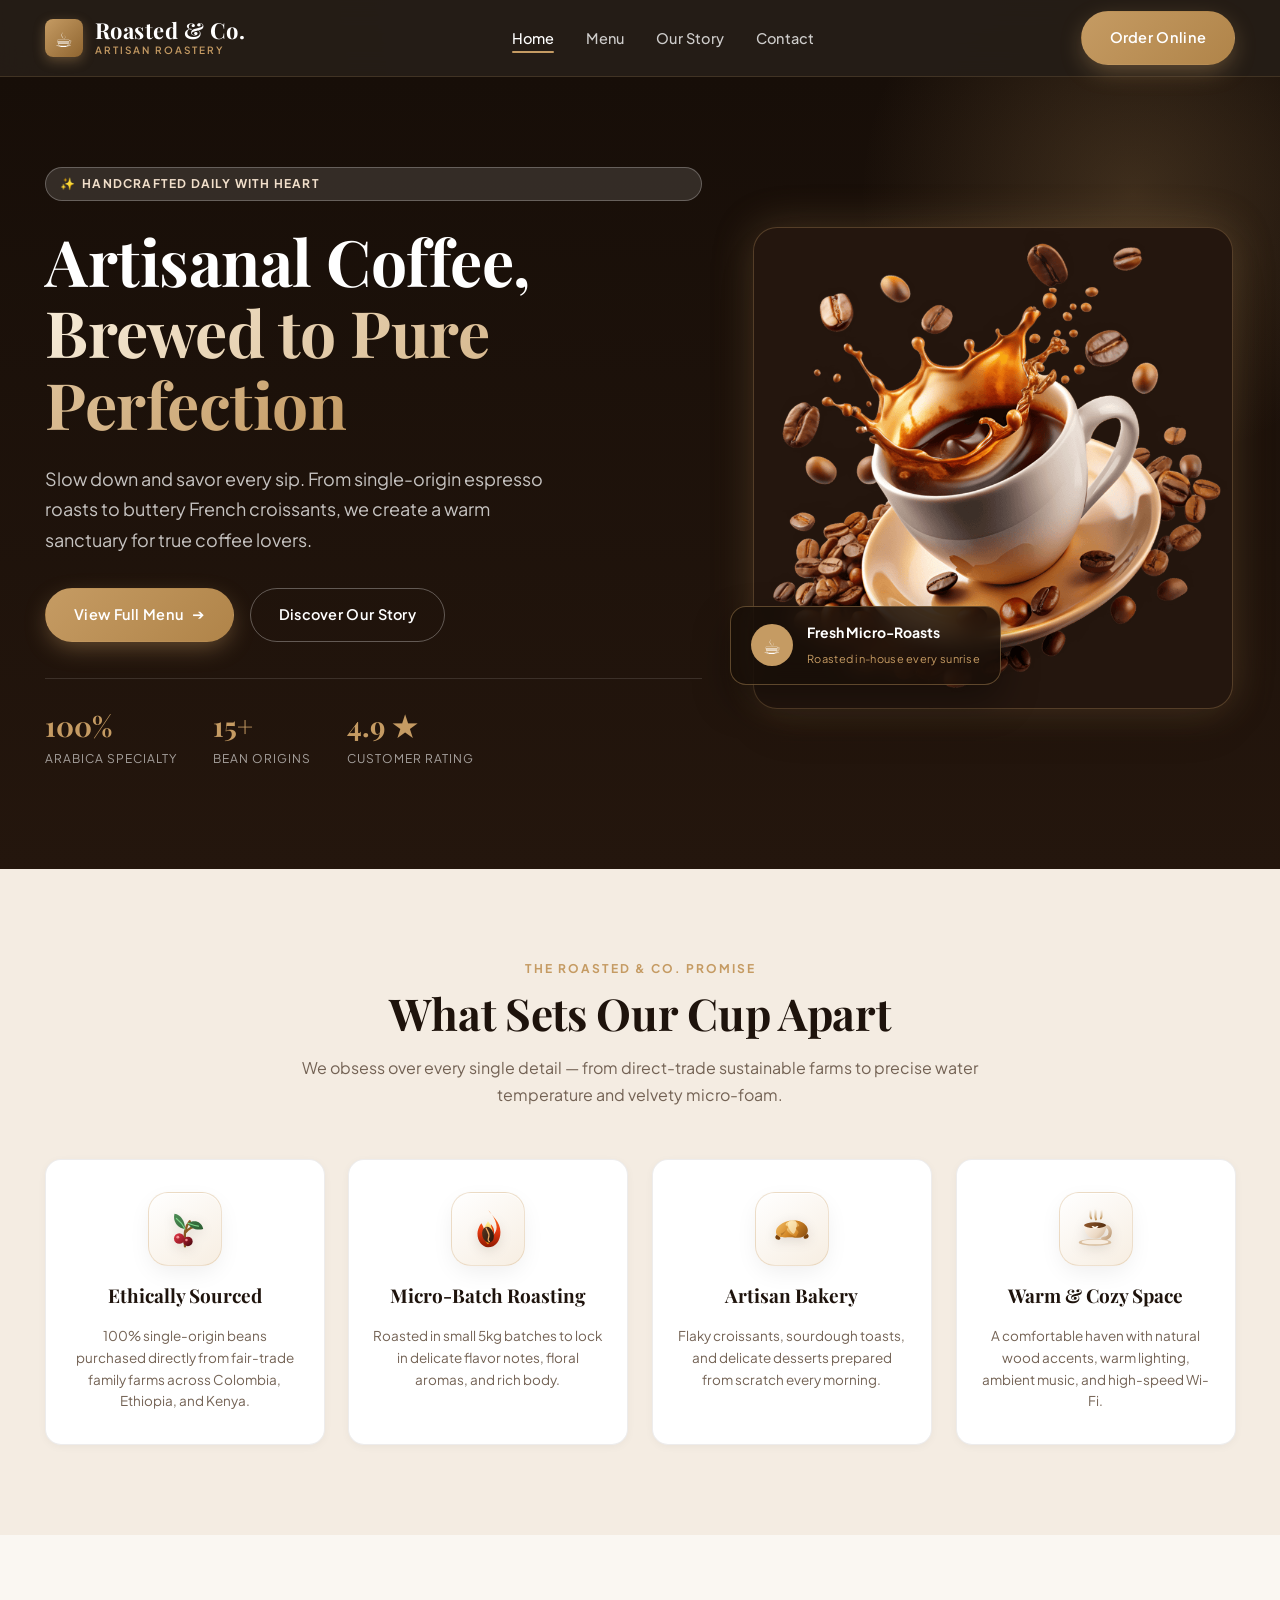
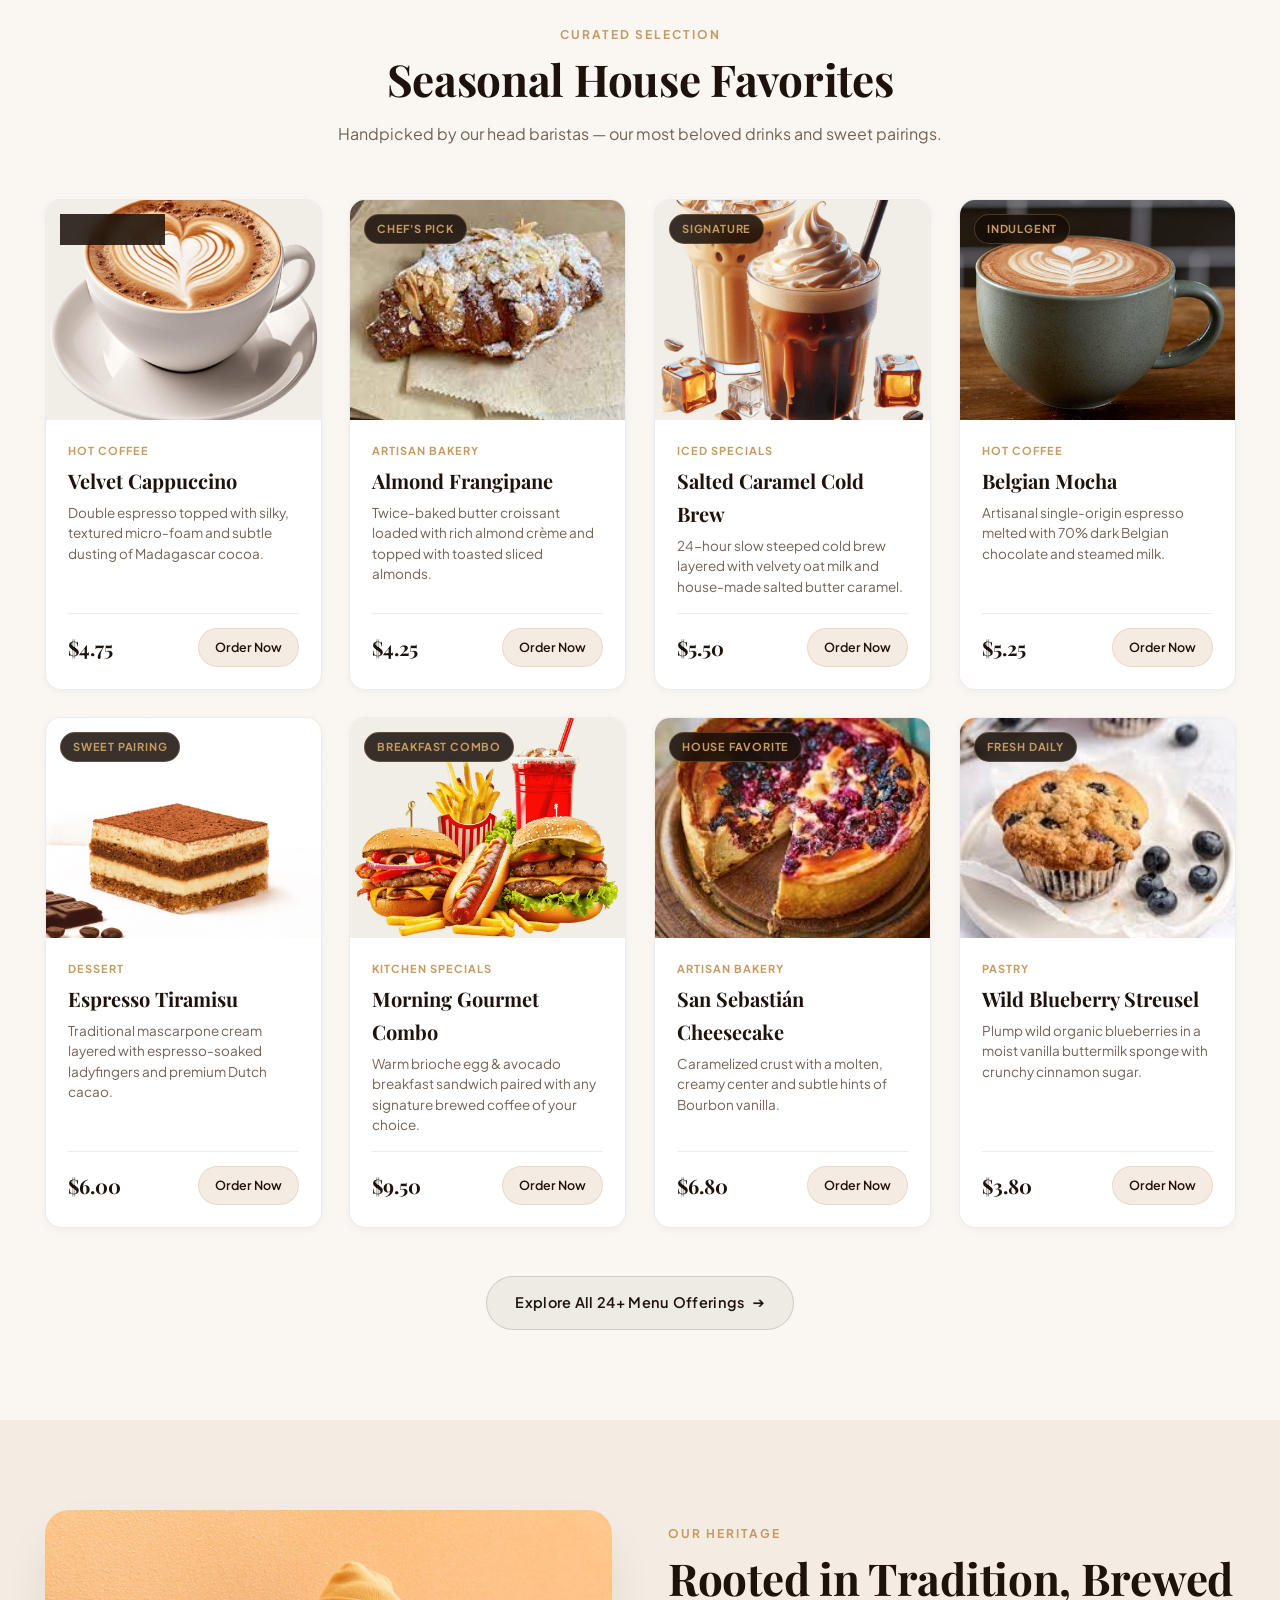
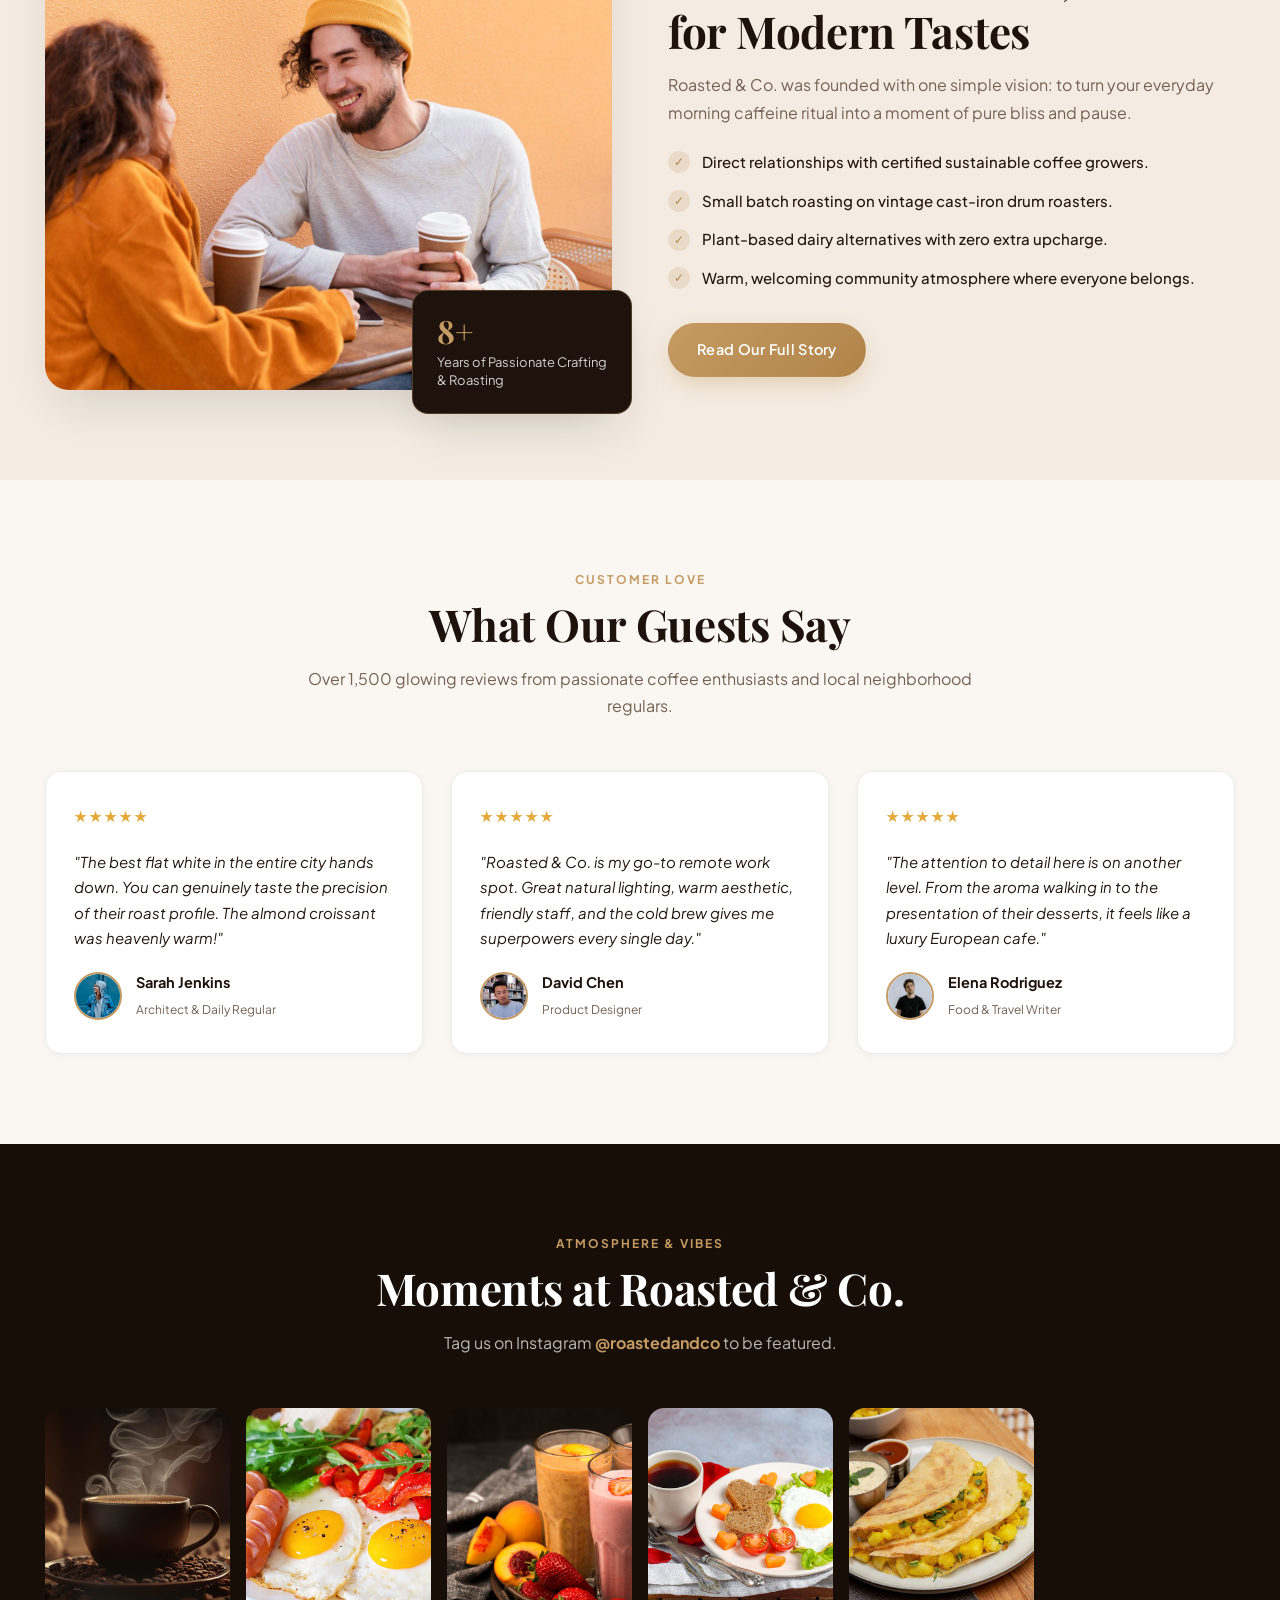
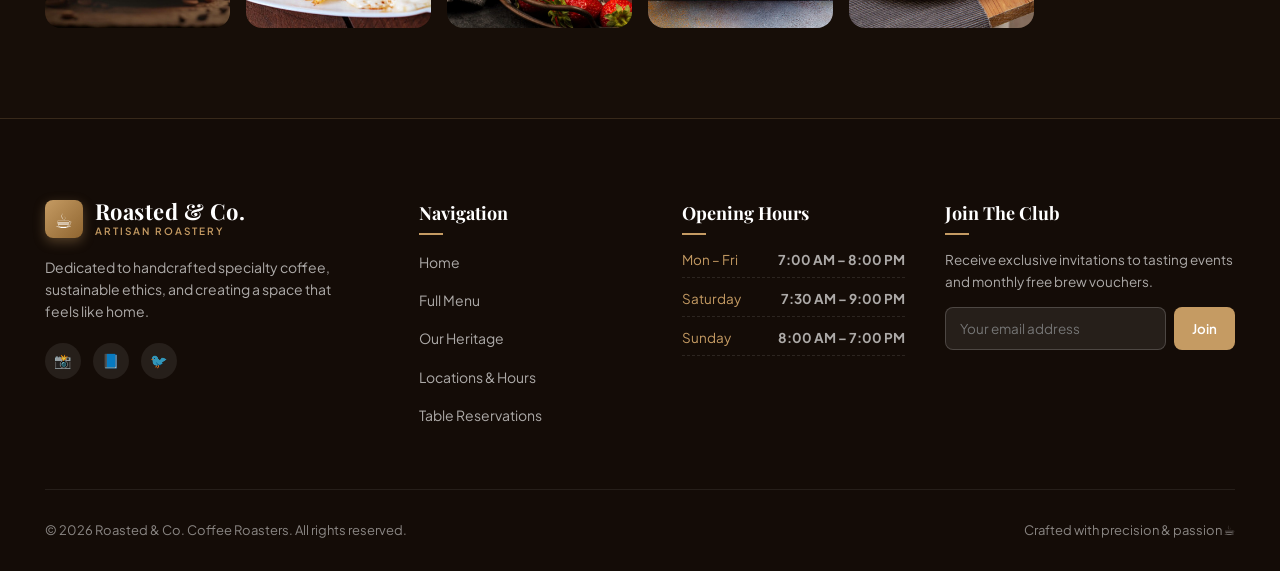
==== commit 122e2493: "style: replace emojis with realistic handcrafted SVG icons across feature cards" ====
--- a/index.html
+++ b/index.html
@@ -100,26 +100,125 @@
         </div>
 
         <div class="features-grid">
+          <!-- Feature 1: Ethically Sourced -->
           <div class="feature-box" data-anim="tilt-rise" data-delay="100">
-            <div class="feature-icon-wrap">🌱</div>
+            <div class="feature-icon-wrap">
+              <svg class="feature-svg" viewBox="0 0 48 48" fill="none" xmlns="http://www.w3.org/2000/svg">
+                <defs>
+                  <linearGradient id="leafGrad1" x1="12" y1="8" x2="36" y2="38" gradientUnits="userSpaceOnUse">
+                    <stop offset="0%" stop-color="#4e8c56"/>
+                    <stop offset="100%" stop-color="#24542a"/>
+                  </linearGradient>
+                  <linearGradient id="cherryGrad1" x1="14" y1="28" x2="28" y2="42" gradientUnits="userSpaceOnUse">
+                    <stop offset="0%" stop-color="#dc3545"/>
+                    <stop offset="60%" stop-color="#9a1b28"/>
+                    <stop offset="100%" stop-color="#5a0b14"/>
+                  </linearGradient>
+                </defs>
+                <path d="M24 42C24 33 22 24 29 16M24 28C27 24 33 21 39 21" stroke="#8a5a22" stroke-width="2.5" stroke-linecap="round"/>
+                <path d="M24 24C16 23 11 16 13 8C20 9 24 16 24 24Z" fill="url(#leafGrad1)"/>
+                <path d="M15 13C19 16 22 20 24 24" stroke="#7cd488" stroke-width="1.2" stroke-linecap="round"/>
+                <path d="M27 18C34 14 41 16 43 24C36 26 29 23 27 18Z" fill="url(#leafGrad1)"/>
+                <path d="M38 21C34 21 30 19 27 18" stroke="#7cd488" stroke-width="1.2" stroke-linecap="round"/>
+                <circle cx="18" cy="34" r="5.5" fill="url(#cherryGrad1)"/>
+                <circle cx="16.5" cy="32.5" r="1.5" fill="#ffa4a8" opacity="0.85"/>
+                <circle cx="27" cy="37" r="5" fill="url(#cherryGrad1)"/>
+                <circle cx="25.5" cy="35.5" r="1.3" fill="#ffa4a8" opacity="0.85"/>
+              </svg>
+            </div>
             <h3 class="feature-title">Ethically Sourced</h3>
             <p class="feature-desc">100% single-origin beans purchased directly from fair-trade family farms across Colombia, Ethiopia, and Kenya.</p>
           </div>
 
+          <!-- Feature 2: Micro-Batch Roasting -->
           <div class="feature-box" data-anim="tilt-rise" data-delay="250">
-            <div class="feature-icon-wrap">🔥</div>
+            <div class="feature-icon-wrap">
+              <svg class="feature-svg" viewBox="0 0 48 48" fill="none" xmlns="http://www.w3.org/2000/svg">
+                <defs>
+                  <linearGradient id="flameOuter1" x1="24" y1="4" x2="24" y2="44" gradientUnits="userSpaceOnUse">
+                    <stop offset="0%" stop-color="#ff7a18"/>
+                    <stop offset="55%" stop-color="#e53912"/>
+                    <stop offset="100%" stop-color="#8a1800"/>
+                  </linearGradient>
+                  <linearGradient id="flameCore1" x1="24" y1="16" x2="24" y2="42" gradientUnits="userSpaceOnUse">
+                    <stop offset="0%" stop-color="#fff59d"/>
+                    <stop offset="60%" stop-color="#ffa726"/>
+                    <stop offset="100%" stop-color="#f57c00"/>
+                  </linearGradient>
+                  <linearGradient id="beanRoast1" x1="16" y1="22" x2="32" y2="38" gradientUnits="userSpaceOnUse">
+                    <stop offset="0%" stop-color="#5c3822"/>
+                    <stop offset="100%" stop-color="#241309"/>
+                  </linearGradient>
+                </defs>
+                <path d="M24 4C24 4 33 13 33 22C33 25.5 31.5 28.5 29.5 30.5C31.5 26.5 30 22 27 19C27 24 24 27 22 30C20 27 20 22 17 18C14 22 13 26 13 29C13 36.5 18 43 24 43C32 43 37 36 37 27C37 17 28 10 24 4Z" fill="url(#flameOuter1)"/>
+                <path d="M24 16C24 16 29 22 29 28C29 34 26 38 24 40C22 38 19 34 19 28C19 23 23 18 24 16Z" fill="url(#flameCore1)"/>
+                <ellipse cx="24" cy="30" rx="6" ry="8.5" transform="rotate(-15 24 30)" fill="url(#beanRoast1)"/>
+                <path d="M22 23C23 26.5 26.5 28.5 24.5 33.5C23.5 36 25 37 25.5 37" stroke="#e8a865" stroke-width="1.3" stroke-linecap="round"/>
+              </svg>
+            </div>
             <h3 class="feature-title">Micro-Batch Roasting</h3>
             <p class="feature-desc">Roasted in small 5kg batches to lock in delicate flavor notes, floral aromas, and rich body.</p>
           </div>
 
+          <!-- Feature 3: Artisan Bakery -->
           <div class="feature-box" data-anim="tilt-rise" data-delay="400">
-            <div class="feature-icon-wrap">🥐</div>
+            <div class="feature-icon-wrap">
+              <svg class="feature-svg" viewBox="0 0 48 48" fill="none" xmlns="http://www.w3.org/2000/svg">
+                <defs>
+                  <linearGradient id="croissantGlow1" x1="8" y1="14" x2="40" y2="38" gradientUnits="userSpaceOnUse">
+                    <stop offset="0%" stop-color="#f5c26b"/>
+                    <stop offset="45%" stop-color="#d48828"/>
+                    <stop offset="100%" stop-color="#7a420b"/>
+                  </linearGradient>
+                  <linearGradient id="crustShine1" x1="18" y1="16" x2="30" y2="28" gradientUnits="userSpaceOnUse">
+                    <stop offset="0%" stop-color="#ffe6a6"/>
+                    <stop offset="100%" stop-color="#d48828"/>
+                  </linearGradient>
+                </defs>
+                <path d="M9 31C6 28 7 23 11 20C16 16 24 13 32 16C38 18 42 23 40 28C38 32 33 34 27 33C20 32 13 34 9 31Z" fill="url(#croissantGlow1)"/>
+                <path d="M12 28C14 23 18 19 24 18C18 24 16 29 13 31" fill="#7a420b" opacity="0.35"/>
+                <path d="M18 18C21 15 27 15 30 18C33 21 32 28 28 32C24 31 20 28 18 24C17 21 17 19 18 18Z" fill="url(#crustShine1)"/>
+                <path d="M21 16C23 14 26 14 28 16C30 19 29 25 26 29C23 28 21 24 20 21C19.5 18 20 17 21 16Z" fill="#fff3cd" opacity="0.65"/>
+                <path d="M11 22C14 19 18 19 20 22C18 26 15 29 10 29C8 28 8 24 11 22Z" fill="url(#croissantGlow1)"/>
+                <path d="M37 23C34 20 30 20 28 23C30 27 33 30 38 29C40 28 40 25 37 23Z" fill="url(#croissantGlow1)"/>
+                <path d="M8 30C6 32 6 34 9 35C11 36 13 34 11 32L8 30Z" fill="#7a420b"/>
+                <path d="M40 29C42 31 42 33 39 34C37 35 35 33 37 31L40 29Z" fill="#7a420b"/>
+              </svg>
+            </div>
             <h3 class="feature-title">Artisan Bakery</h3>
             <p class="feature-desc">Flaky croissants, sourdough toasts, and delicate desserts prepared from scratch every morning.</p>
           </div>
 
+          <!-- Feature 4: Warm & Cozy Space -->
           <div class="feature-box" data-anim="tilt-rise" data-delay="550">
-            <div class="feature-icon-wrap">🌿</div>
+            <div class="feature-icon-wrap">
+              <svg class="feature-svg" viewBox="0 0 48 48" fill="none" xmlns="http://www.w3.org/2000/svg">
+                <defs>
+                  <linearGradient id="cupGrad1" x1="10" y1="18" x2="36" y2="40" gradientUnits="userSpaceOnUse">
+                    <stop offset="0%" stop-color="#fff8f0"/>
+                    <stop offset="55%" stop-color="#ebd8c3"/>
+                    <stop offset="100%" stop-color="#b8936d"/>
+                  </linearGradient>
+                  <linearGradient id="coffeeCrema1" x1="14" y1="18" x2="32" y2="24" gradientUnits="userSpaceOnUse">
+                    <stop offset="0%" stop-color="#8a5329"/>
+                    <stop offset="100%" stop-color="#593213"/>
+                  </linearGradient>
+                  <linearGradient id="steamGrad1" x1="0" y1="1" x2="0" y2="0">
+                    <stop offset="0%" stop-color="#c59b63"/>
+                    <stop offset="100%" stop-color="rgba(197, 155, 99, 0)"/>
+                  </linearGradient>
+                </defs>
+                <path d="M19 13C17 10 19 7 18 4" stroke="url(#steamGrad1)" stroke-width="2" stroke-linecap="round"/>
+                <path d="M24 14C22 10 25 7 23 3" stroke="url(#steamGrad1)" stroke-width="2.2" stroke-linecap="round"/>
+                <path d="M29 13C31 10 29 7 30 4" stroke="url(#steamGrad1)" stroke-width="2" stroke-linecap="round"/>
+                <path d="M33 21C38 21 40 26 38 31C36 34 33 34 31 34" stroke="url(#cupGrad1)" stroke-width="3.5" stroke-linecap="round"/>
+                <ellipse cx="23" cy="38" rx="17" ry="3.5" fill="#d9be9e"/>
+                <ellipse cx="23" cy="37.5" rx="14" ry="2.5" fill="#f7ede1"/>
+                <path d="M11 20H35C35 20 34 34 23 34C12 34 11 20 11 20Z" fill="url(#cupGrad1)"/>
+                <ellipse cx="23" cy="20" rx="11.5" ry="3" fill="url(#coffeeCrema1)"/>
+                <path d="M23 22C21.5 20.5 19.5 20.5 19.5 21.5C19.5 22.2 21 23 23 23.8C25 23 26.5 22.2 26.5 21.5C26.5 20.5 24.5 20.5 23 22Z" fill="#fff7ed"/>
+              </svg>
+            </div>
             <h3 class="feature-title">Warm & Cozy Space</h3>
             <p class="feature-desc">A comfortable haven with natural wood accents, warm lighting, ambient music, and high-speed Wi-Fi.</p>
           </div>
--- a/assets/css/styles.css
+++ b/assets/css/styles.css
@@ -546,22 +546,37 @@
 }
 
 .feature-icon-wrap {
-  width: 60px;
-  height: 60px;
-  border-radius: 50%;
-  background: rgba(197, 155, 99, 0.12);
-  color: var(--color-accent);
+  width: 74px;
+  height: 74px;
+  border-radius: 20px;
+  background: linear-gradient(145deg, #ffffff 0%, #f7eee2 100%);
+  border: 1px solid rgba(197, 155, 99, 0.28);
   display: flex;
   align-items: center;
   justify-content: center;
-  font-size: 26px;
-  transition: var(--transition);
+  box-shadow: 0 8px 24px -4px rgba(30, 19, 12, 0.08), inset 0 1px 0 rgba(255, 255, 255, 0.9);
+  transition: all 0.35s cubic-bezier(0.16, 1, 0.3, 1);
+  position: relative;
+}
+
+.feature-svg {
+  width: 46px;
+  height: 46px;
+  display: block;
+  transition: transform 0.35s cubic-bezier(0.34, 1.56, 0.64, 1), filter 0.35s ease;
+  filter: drop-shadow(0 3px 6px rgba(30, 19, 12, 0.12));
 }
 
 .feature-box:hover .feature-icon-wrap {
-  background: var(--color-accent);
-  color: #fff;
-  transform: scale(1.08);
+  background: linear-gradient(145deg, #ffffff 0%, #fdf8f0 100%);
+  border-color: var(--color-accent);
+  box-shadow: 0 12px 28px -6px rgba(197, 155, 99, 0.35), 0 0 0 4px rgba(197, 155, 99, 0.14);
+  transform: translateY(-4px) scale(1.04);
+}
+
+.feature-box:hover .feature-svg {
+  transform: scale(1.12);
+  filter: drop-shadow(0 6px 14px rgba(197, 155, 99, 0.35));
 }
 
 .feature-title {
